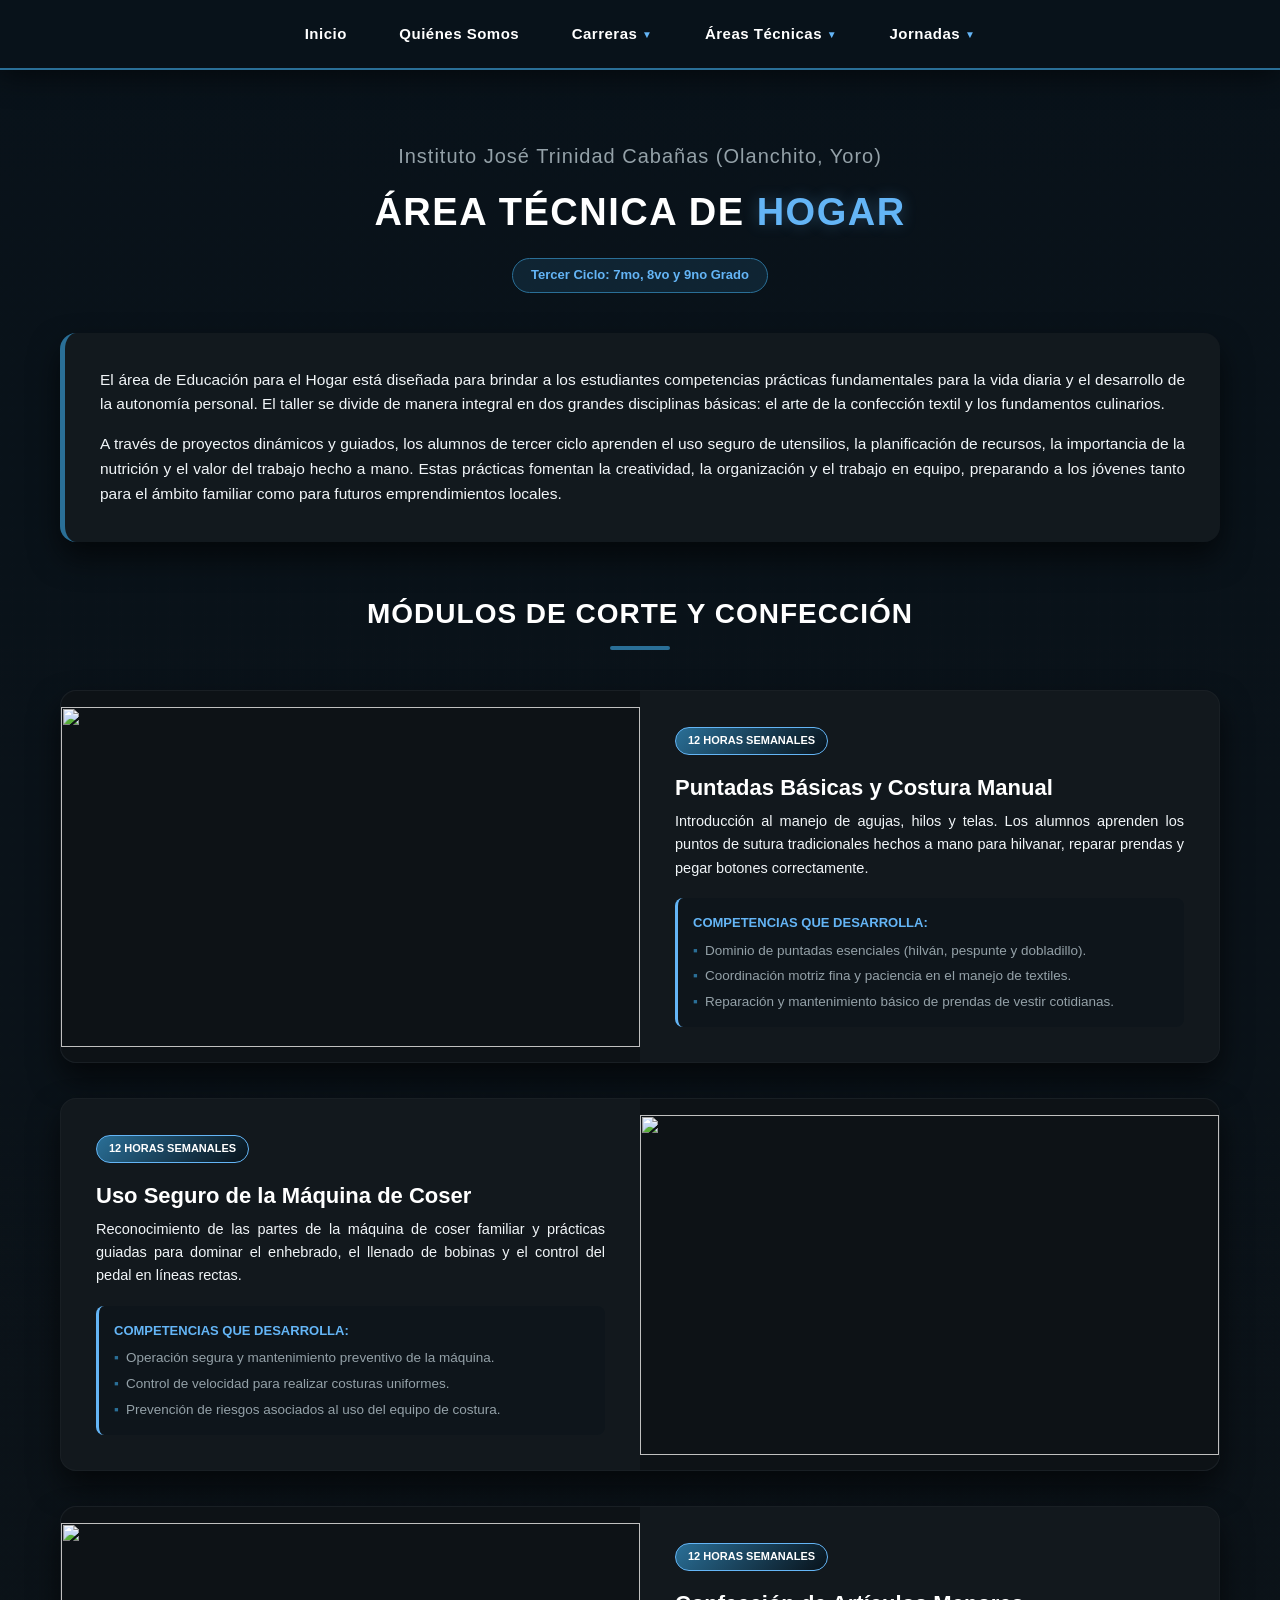
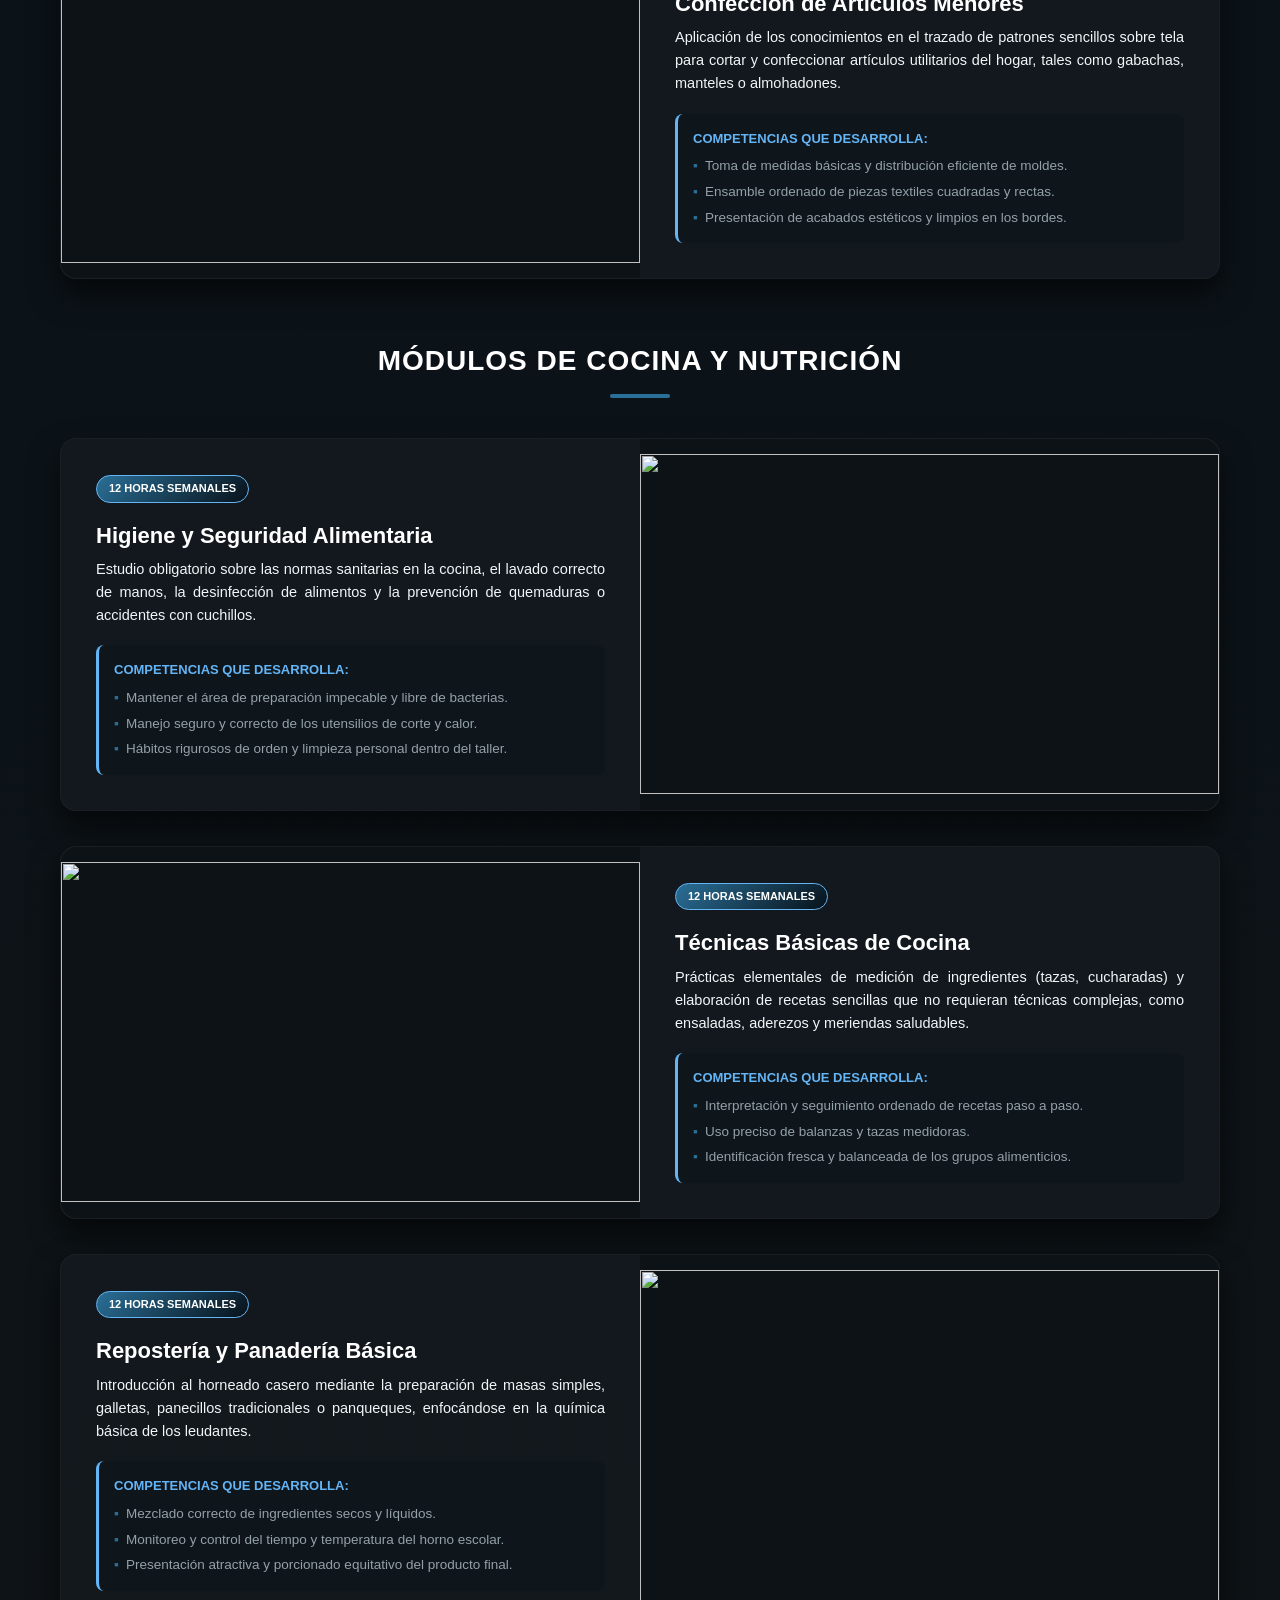
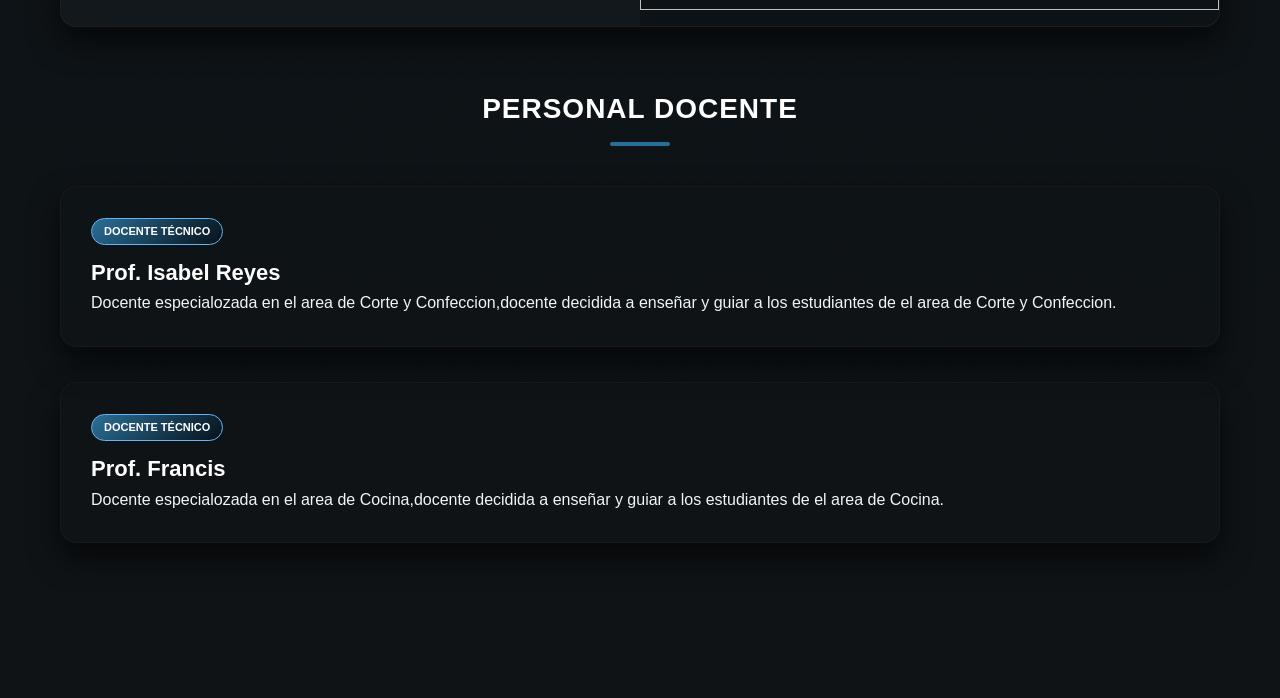
==== Corte Confeccion.html @ 76a4bade "Add files via upload" ====
<!DOCTYPE html>
<html lang="es">
<head>
    <meta charset="UTF-8">
    <meta name="viewport" content="width=device-width, initial-scale=1.0">
    <title>Educación para el Hogar - Instituto José Trinidad Cabañas</title>
    <style>
        /* ==========================================================================
           1. RESETEO DE ESTILOS Y VARIABLES DE DISEÑO (FONDO NEGRO Y AZUL CLARO)
           ========================================================================== */
        * {
            margin: 0;
            padding: 0;
            box-sizing: border-box;
            font-family: 'Segoe UI', Tahoma, Geneva, Verdana, sans-serif;
        }

        :root {
            --azul-profundo-bg: #08121a;
            --azul-acento: #2a6f97;
            --azul-claro: #64b5f6;
            --azul-brillante: #a9d6e5;
            --gris-oscuro: #0f1316;
            --carbon-bg: #141a1f;
            --blanco-puro: #ffffff;
            --gris-platino: #f1f5f8;
            --gris-texto: #94a1a8;
            --card-bg: rgba(20, 26, 31, 0.85);
            --card-shadow: 0 15px 30px rgba(0, 0, 0, 0.6);
            --transition-smooth: all 0.4s cubic-bezier(0.165, 0.84, 0.44, 1);
        }

        body {
            background-color: var(--gris-oscuro);
            color: var(--gris-platino);
            overflow-x: hidden;
            line-height: 1.6;
        }

        /* Fondo institucional con capa oscura */
        .wrapper-institucional {
            width: 100%;
            min-height: 100vh;
            background: linear-gradient(180deg, rgba(8, 18, 26, 0.96) 0%, rgba(15, 19, 22, 0.95) 100%), 
                        url('fondo-hogar.jpg') no-repeat center center fixed;
            background-size: cover;
            padding-bottom: 80px;
        }

        .contenedor {
            max-width: 1200px;
            margin: auto;
            padding: 40px 20px;
        }

        /* ==========================================================================
           2. BARRA DE NAVEGACIÓN STICKY & DROPDOWN
           ========================================================================== */
        nav {
            background: var(--azul-profundo-bg);
            position: -webkit-sticky;
            position: sticky;
            top: 0;
            z-index: 1000;
            box-shadow: 0 4px 30px rgba(0, 0, 0, 0.6);
            border-bottom: 2px solid var(--azul-acento);
        }

        .nav-contenedor {
            max-width: 1200px;
            margin: auto;
            display: block;
        }

        .menu {
            list-style: none;
            display: block;
            text-align: center;
        }

        .menu > li {
            position: relative;
            display: inline-block;
        }

        .menu li a {
            color: var(--blanco-puro);
            text-decoration: none;
            padding: 22px 24px;
            display: block;
            font-weight: 600;
            font-size: 15px;
            letter-spacing: 0.5px;
            transition: var(--transition-smooth);
        }

        .menu > li > a:hover {
            background: var(--azul-acento);
            color: var(--blanco-puro);
        }

        .flecha::after {
            content: ' ▼';
            font-size: 10px;
            color: var(--azul-claro);
            vertical-align: middle;
        }

        .submenu {
            display: none;
            position: absolute;
            top: 100%;
            left: 50%;
            transform: translateX(-50%);
            background: var(--carbon-bg);
            min-width: 250px;
            list-style: none;
            box-shadow: 0 10px 30px rgba(0, 0, 0, 0.7);
            border-bottom: 3px solid var(--azul-acento);
            border-radius: 0 0 8px 8px;
            text-align: left;
        }

        .submenu li a {
            padding: 15px 20px;
            font-weight: 500;
            font-size: 14px;
            border-bottom: 1px solid rgba(255, 255, 255, 0.05);
        }

        .submenu li a:hover {
            background: var(--azul-profundo-bg);
            color: var(--azul-claro);
            padding-left: 28px;
        }

        .menu li:hover .submenu {
            display: block;
        }

        /* ==========================================================================
           3. ENCABEZADO E INTRODUCCIÓN ADECUADA A LA EDAD
           ========================================================================== */
        .hero {
            text-align: center;
            margin-bottom: 40px;
            padding-top: 30px;
        }

        .hero h2 {
            font-size: 20px;
            font-weight: 400;
            color: var(--gris-texto);
            margin-bottom: 10px;
            letter-spacing: 1px;
        }

        .hero h1 {
            font-size: 38px;
            color: var(--blanco-puro);
            text-transform: uppercase;
            letter-spacing: 1.5px;
            margin-bottom: 15px;
            font-weight: 800;
        }

        .hero h1 span {
            color: var(--azul-claro);
            text-shadow: 0 0 15px rgba(100, 181, 246, 0.3);
        }

        .grado-badge {
            display: inline-block;
            background: rgba(42, 111, 151, 0.2);
            border: 1px solid var(--azul-acento);
            color: var(--azul-claro);
            padding: 6px 18px;
            border-radius: 50px;
            font-size: 13px;
            font-weight: 600;
        }

        .intro-container {
            background: var(--card-bg);
            padding: 35px;
            border-radius: 16px;
            border-left: 5px solid var(--azul-acento);
            box-shadow: var(--card-shadow);
            margin-bottom: 50px;
        }

        .intro-container p {
            margin-bottom: 15px;
            color: var(--gris-platino);
            font-size: 15.5px;
            text-align: justify;
        }

        .intro-container p:last-child {
            margin-bottom: 0;
        }

        /* ==========================================================================
           4. SECCIÓN ASIGNATURAS EN ZIG-ZAG
           ========================================================================== */
        .titulo-seccion {
            text-align: center;
            font-size: 28px;
            color: var(--blanco-puro);
            text-transform: uppercase;
            letter-spacing: 1px;
            margin-bottom: 40px;
            font-weight: 700;
        }

        .titulo-seccion::after {
            content: '';
            display: block;
            width: 60px;
            height: 4px;
            background: var(--azul-acento);
            margin: 10px auto 0 auto;
            border-radius: 2px;
        }

        .materia-card {
            display: table;
            width: 100%;
            background: var(--card-bg);
            border-radius: 16px;
            margin-bottom: 35px;
            box-shadow: var(--card-shadow);
            border: 1px solid rgba(255, 255, 255, 0.03);
            transition: var(--transition-smooth);
        }

        .materia-card:hover {
            transform: translateY(-3px);
            border-color: rgba(100, 181, 246, 0.25);
        }

        .materia-fila {
            display: table-row;
        }

        .materia-celda-img, .materia-celda-txt {
            display: table-cell;
            vertical-align: middle;
            width: 50%;
        }

        .materia-celda-img {
            position: relative;
            overflow: hidden;
            border-radius: 16px 0 0 16px;
            background: #0d1216;
            height: 340px;
        }

        .materia-card.zig-reverse .materia-celda-img {
            border-radius: 0 16px 16px 0;
        }

        .materia-img {
            width: 100%;
            height: 340px;
            object-fit: cover;
            display: block;
            transition: var(--transition-smooth);
        }

        .materia-card:hover .materia-img {
            transform: scale(1.03);
        }

        .materia-celda-txt {
            padding: 35px;
        }

        .materia-celda-txt h4 {
            font-size: 22px;
            color: var(--blanco-puro);
            margin-bottom: 5px;
            font-weight: 700;
        }

        .horas-tag {
            display: inline-block;
            background: linear-gradient(135deg, var(--azul-acento), var(--azul-profundo-bg));
            border: 1px solid var(--azul-claro);
            color: var(--blanco-puro);
            font-size: 11px;
            font-weight: 700;
            padding: 4px 12px;
            border-radius: 50px;
            margin-bottom: 15px;
            text-transform: uppercase;
        }

        .materia-desc {
            color: var(--gris-platino);
            font-size: 14.5px;
            margin-bottom: 18px;
            text-align: justify;
        }

        .competencias-box {
            background: rgba(8, 18, 26, 0.4);
            padding: 15px;
            border-radius: 8px;
            border-left: 3px solid var(--azul-claro);
        }

        .competencias-box h5 {
            color: var(--azul-claro);
            font-size: 13px;
            text-transform: uppercase;
            margin-bottom: 6px;
        }

        .competencias-box ul {
            list-style: none;
        }

        .competencias-box ul li {
            font-size: 13.5px;
            color: var(--gris-texto);
            margin-bottom: 4px;
            padding-left: 12px;
            position: relative;
        }

        .competencias-box ul li::before {
            content: "▪";
            color: var(--azul-acento);
            position: absolute;
            left: 0;
            top: 0;
        }

        .competencias-box ul li:last-child {
            margin-bottom: 0;
        }

        /* ==========================================================================
           5. SECCIÓN PERFIL DEL ESTUDIANTE
           ========================================================================== */
        .perfil-container {
            background: linear-gradient(135deg, var(--carbon-bg), var(--azul-profundo-bg));
            border-radius: 16px;
            padding: 40px;
            box-shadow: var(--card-shadow);
            border: 1px solid rgba(42, 111, 151, 0.2);
            text-align: center;
        }

        .perfil-container p {
            font-size: 15.5px;
            max-width: 750px;
            margin: 0 auto 30px auto;
            color: var(--gris-platino);
        }

        .perfil-grid {
            display: table;
            width: 100%;
            table-layout: fixed;
            border-collapse: separate;
            border-spacing: 15px;
        }

        .perfil-fila {
            display: table-row;
        }

        .perfil-item {
            display: table-cell;
            background: rgba(15, 19, 22, 0.5);
            padding: 20px 15px;
            border-radius: 10px;
            border-bottom: 3px solid var(--azul-acento);
            transition: var(--transition-smooth);
            vertical-align: middle;
        }

        .perfil-item:hover {
            transform: translateY(-4px);
            background: rgba(42, 111, 151, 0.12);
            border-bottom-color: var(--azul-claro);
        }

        .perfil-item h5 {
            color: var(--blanco-puro);
            font-size: 15px;
            font-weight: 600;
        }

        /* ==========================================================================
           6. RESPONSIVIDAD
           ========================================================================== */
        @media (max-width: 992px) {
            .materia-celda-img, .materia-celda-txt { display: block; width: 100%; }
            .materia-celda-img { border-radius: 16px 16px 0 0 !important; height: auto; }
            .materia-img { height: 250px; }
            .materia-celda-txt { padding: 25px; }
            .perfil-grid, .perfil-fila { display: block; }
            .perfil-item { display: block; width: 100%; margin-bottom: 12px; }
        }

        @media (max-width: 768px) {
            .menu { display: none; }
            .hero h1 { font-size: 28px; }
            .intro-container { padding: 20px; }
            .perfil-container { padding: 25px 15px; }
        }
    </style>
</head>
<body>

    <div class="wrapper-institucional">
<nav>
        <ul class="menu">
            <li><a href="MENUU.html">Inicio</a></li>
            <li><a href="Quienes somos.html">Quiénes Somos</a></li>
            <li>
                <a href="#">Carreras <span class="flecha"></span></a>
                <ul class="submenu">
                    <li><a href="Informatica.html">Informática</a></li>
                    <li><a href="electricidad.html">Electricidad</a></li>
                    <li><a href="humanidades.html">Ciencias y Humanidades</a></li>
                    <li><a href="finanzas.html">Contaduría y Finanzas</a></li>
                </ul>
            </li>
            <li>
                <a href="#">Áreas Técnicas <span class="flecha"></span></a>
                <ul class="submenu">
                    <li><a href="madera.html">Madera</a></li>
                    <li><a href="Corte Confeccion.html">Costura Hogar</a></li>
                    <li><a href="Electricidad Area.html">Electricidad</a></li>
                    <li><a href="Estructuras Metalicas.html">Estructuras Metálicas</a></li>
                </ul>
            </li>
            <li>
                <a href="#">Jornadas <span class="flecha"></span></a>
                <ul class="submenu">
                    <li><a href="matutina.html">Matutina</a></li>
                    <li><a href="vespertina.html">Vespertina</a></li>
                    <li><a href="nocturna.html">Nocturna</a></li>
                    <li><a href="isemed.html">ISEMED</a></li>
                </ul>
            </li>
        </ul>
    </nav>


        <div class="contenedor">

            <header class="hero">
                <h2>Instituto José Trinidad Cabañas (Olanchito, Yoro)</h2>
                <h1>Área Técnica de <span>Hogar</span></h1>
                <div class="grado-badge">Tercer Ciclo: 7mo, 8vo y 9no Grado</div>
            </header>

            <section class="intro-container">
                <p>El área de Educación para el Hogar está diseñada para brindar a los estudiantes competencias prácticas fundamentales para la vida diaria y el desarrollo de la autonomía personal. El taller se divide de manera integral en dos grandes disciplinas básicas: el arte de la confección textil y los fundamentos culinarios.</p>
                <p>A través de proyectos dinámicos y guiados, los alumnos de tercer ciclo aprenden el uso seguro de utensilios, la planificación de recursos, la importancia de la nutrición y el valor del trabajo hecho a mano. Estas prácticas fomentan la creatividad, la organización y el trabajo en equipo, preparando a los jóvenes tanto para el ámbito familiar como para futuros emprendimientos locales.</p>
            </section>

            <section>
                <h3 class="titulo-seccion">Módulos de Corte y Confección</h3>

                <div class="materia-card">
                    <div class="materia-fila">
                        <div class="materia-celda-img">
                            <img class="materia-img" src="C:\Users\nancy\OneDrive\Imágenes\puntadas.webp">
                        </div>
                        <div class="materia-celda-txt">
                            <span class="horas-tag">12 Horas Semanales</span>
                            <h4>Puntadas Básicas y Costura Manual</h4>
                            <p class="materia-desc">Introducción al manejo de agujas, hilos y telas. Los alumnos aprenden los puntos de sutura tradicionales hechos a mano para hilvanar, reparar prendas y pegar botones correctamente.</p>
                            <div class="competencias-box">
                                <h5>Competencias que desarrolla:</h5>
                                <ul>
                                    <li>Dominio de puntadas esenciales (hilván, pespunte y dobladillo).</li>
                                    <li>Coordinación motriz fina y paciencia en el manejo de textiles.</li>
                                    <li>Reparación y mantenimiento básico de prendas de vestir cotidianas.</li>
                                </ul>
                            </div>
                        </div>
                    </div>
                </div>

                <div class="materia-card zig-reverse">
                    <div class="materia-fila">
                        <div class="materia-celda-txt">
                            <span class="horas-tag">12 Horas Semanales</span>
                            <h4>Uso Seguro de la Máquina de Coser</h4>
                            <p class="materia-desc">Reconocimiento de las partes de la máquina de coser familiar y prácticas guiadas para dominar el enhebrado, el llenado de bobinas y el control del pedal en líneas rectas.</p>
                            <div class="competencias-box">
                                <h5>Competencias que desarrolla:</h5>
                                <ul>
                                    <li>Operación segura y mantenimiento preventivo de la máquina.</li>
                                    <li>Control de velocidad para realizar costuras uniformes.</li>
                                    <li>Prevención de riesgos asociados al uso del equipo de costura.</li>
                                </ul>
                            </div>
                        </div>
                        <div class="materia-celda-img">
                            <img class="materia-img" src="C:\Users\nancy\OneDrive\Imágenes\coser.jpg">
                        </div>
                    </div>
                </div>

                <div class="materia-card">
                    <div class="materia-fila">
                        <div class="materia-celda-img">
                            <img class="materia-img" src="C:\Users\nancy\OneDrive\Imágenes\cojines.jpg">
                        </div>
                        <div class="materia-celda-txt">
                            <span class="horas-tag">12 Horas Semanales</span>
                            <h4>Confección de Artículos Menores</h4>
                            <p class="materia-desc">Aplicación de los conocimientos en el trazado de patrones sencillos sobre tela para cortar y confeccionar artículos utilitarios del hogar, tales como gabachas, manteles o almohadones.</p>
                            <div class="competencias-box">
                                <h5>Competencias que desarrolla:</h5>
                                <ul>
                                    <li>Toma de medidas básicas y distribución eficiente de moldes.</li>
                                    <li>Ensamble ordenado de piezas textiles cuadradas y rectas.</li>
                                    <li>Presentación de acabados estéticos y limpios en los bordes.</li>
                                </ul>
                            </div>
                        </div>
                    </div>
                </div>

                <h3 class="titulo-seccion" style="margin-top: 60px;">Módulos de Cocina y Nutrición</h3>

                <div class="materia-card zig-reverse">
                    <div class="materia-fila">
                        <div class="materia-celda-txt">
                            <span class="horas-tag">12 Horas Semanales</span>
                            <h4>Higiene y Seguridad Alimentaria</h4>
                            <p class="materia-desc">Estudio obligatorio sobre las normas sanitarias en la cocina, el lavado correcto de manos, la desinfección de alimentos y la prevención de quemaduras o accidentes con cuchillos.</p>
                            <div class="competencias-box">
                                <h5>Competencias que desarrolla:</h5>
                                <ul>
                                    <li>Mantener el área de preparación impecable y libre de bacterias.</li>
                                    <li>Manejo seguro y correcto de los utensilios de corte y calor.</li>
                                    <li>Hábitos rigurosos de orden y limpieza personal dentro del taller.</li>
                                </ul>
                            </div>
                        </div>
                        <div class="materia-celda-img">
                            <img class="materia-img" src="C:\Users\nancy\OneDrive\Imágenes\higiene.jpeg">
                        </div>
                    </div>
                </div>

                <div class="materia-card">
                    <div class="materia-fila">
                        <div class="materia-celda-img">
                            <img class="materia-img" src="C:\Users\nancy\OneDrive\Imágenes\comida.jpeg">
                        </div>
                        <div class="materia-celda-txt">
                            <span class="horas-tag">12 Horas Semanales</span>
                            <h4>Técnicas Básicas de Cocina</h4>
                            <p class="materia-desc">Prácticas elementales de medición de ingredientes (tazas, cucharadas) y elaboración de recetas sencillas que no requieran técnicas complejas, como ensaladas, aderezos y meriendas saludables.</p>
                            <div class="competencias-box">
                                <h5>Competencias que desarrolla:</h5>
                                <ul>
                                    <li>Interpretación y seguimiento ordenado de recetas paso a paso.</li>
                                    <li>Uso preciso de balanzas y tazas medidoras.</li>
                                    <li>Identificación fresca y balanceada de los grupos alimenticios.</li>
                                </ul>
                            </div>
                        </div>
                    </div>
                </div>

                <div class="materia-card zig-reverse">
                    <div class="materia-fila">
                        <div class="materia-celda-txt">
                            <span class="horas-tag">12 Horas Semanales</span>
                            <h4>Repostería y Panadería Básica</h4>
                            <p class="materia-desc">Introducción al horneado casero mediante la preparación de masas simples, galletas, panecillos tradicionales o panqueques, enfocándose en la química básica de los leudantes.</p>
                            <div class="competencias-box">
                                <h5>Competencias que desarrolla:</h5>
                                <ul>
                                    <li>Mezclado correcto de ingredientes secos y líquidos.</li>
                                    <li>Monitoreo y control del tiempo y temperatura del horno escolar.</li>
                                    <li>Presentación atractiva y porcionado equitativo del producto final.</li>
                                </ul>
                            </div>
                        </div>
                        <div class="materia-celda-img">
                            <img class="materia-img" src="C:\Users\nancy\OneDrive\Imágenes\pastel.jpeg">
                        </div>
                    </div>
                </div>

            </section>
<section style="margin-top: 60px;">
    <h2 class="titulo-seccion">Personal Docente</h2>

    <div class="materia-card" style="display: block; width: 100%; background: linear-gradient(135deg, var(--azul-marino), var(--azul-profundo));">
        <div class="materia-celda-txt" style="display: block; width: 100%; padding: 30px; text-align: justify;">
            <span class="horas-tag" style="margin-bottom: 10px;">Docente Técnico</span>
            <h4 style="font-size: 22px; margin: 0; color: var(--blanco-puro);">Prof. Isabel Reyes</h4>
            <p></h1>Docente especialozada en el area de Corte y Confeccion,docente decidida a enseñar y guiar a los estudiantes de el area de Corte y Confeccion.</p><h1></p>
        </div>
    </div>

     <div class="materia-card" style="display: block; width: 100%; background: linear-gradient(135deg, var(--azul-marino), var(--azul-profundo));">
        <div class="materia-celda-txt" style="display: block; width: 100%; padding: 30px; text-align: justify;">
            <span class="horas-tag" style="margin-bottom: 10px;">Docente Técnico</span>
            <h4 style="font-size: 22px; margin: 0; color: var(--blanco-puro);">Prof. Francis</h4>
            <p></h1>Docente especialozada en el area de Cocina,docente decidida a enseñar y guiar a los estudiantes de el area de Cocina.</p><h1></p>
        </div>
    </div>
</section>
        </div> </div> </body>
</html>
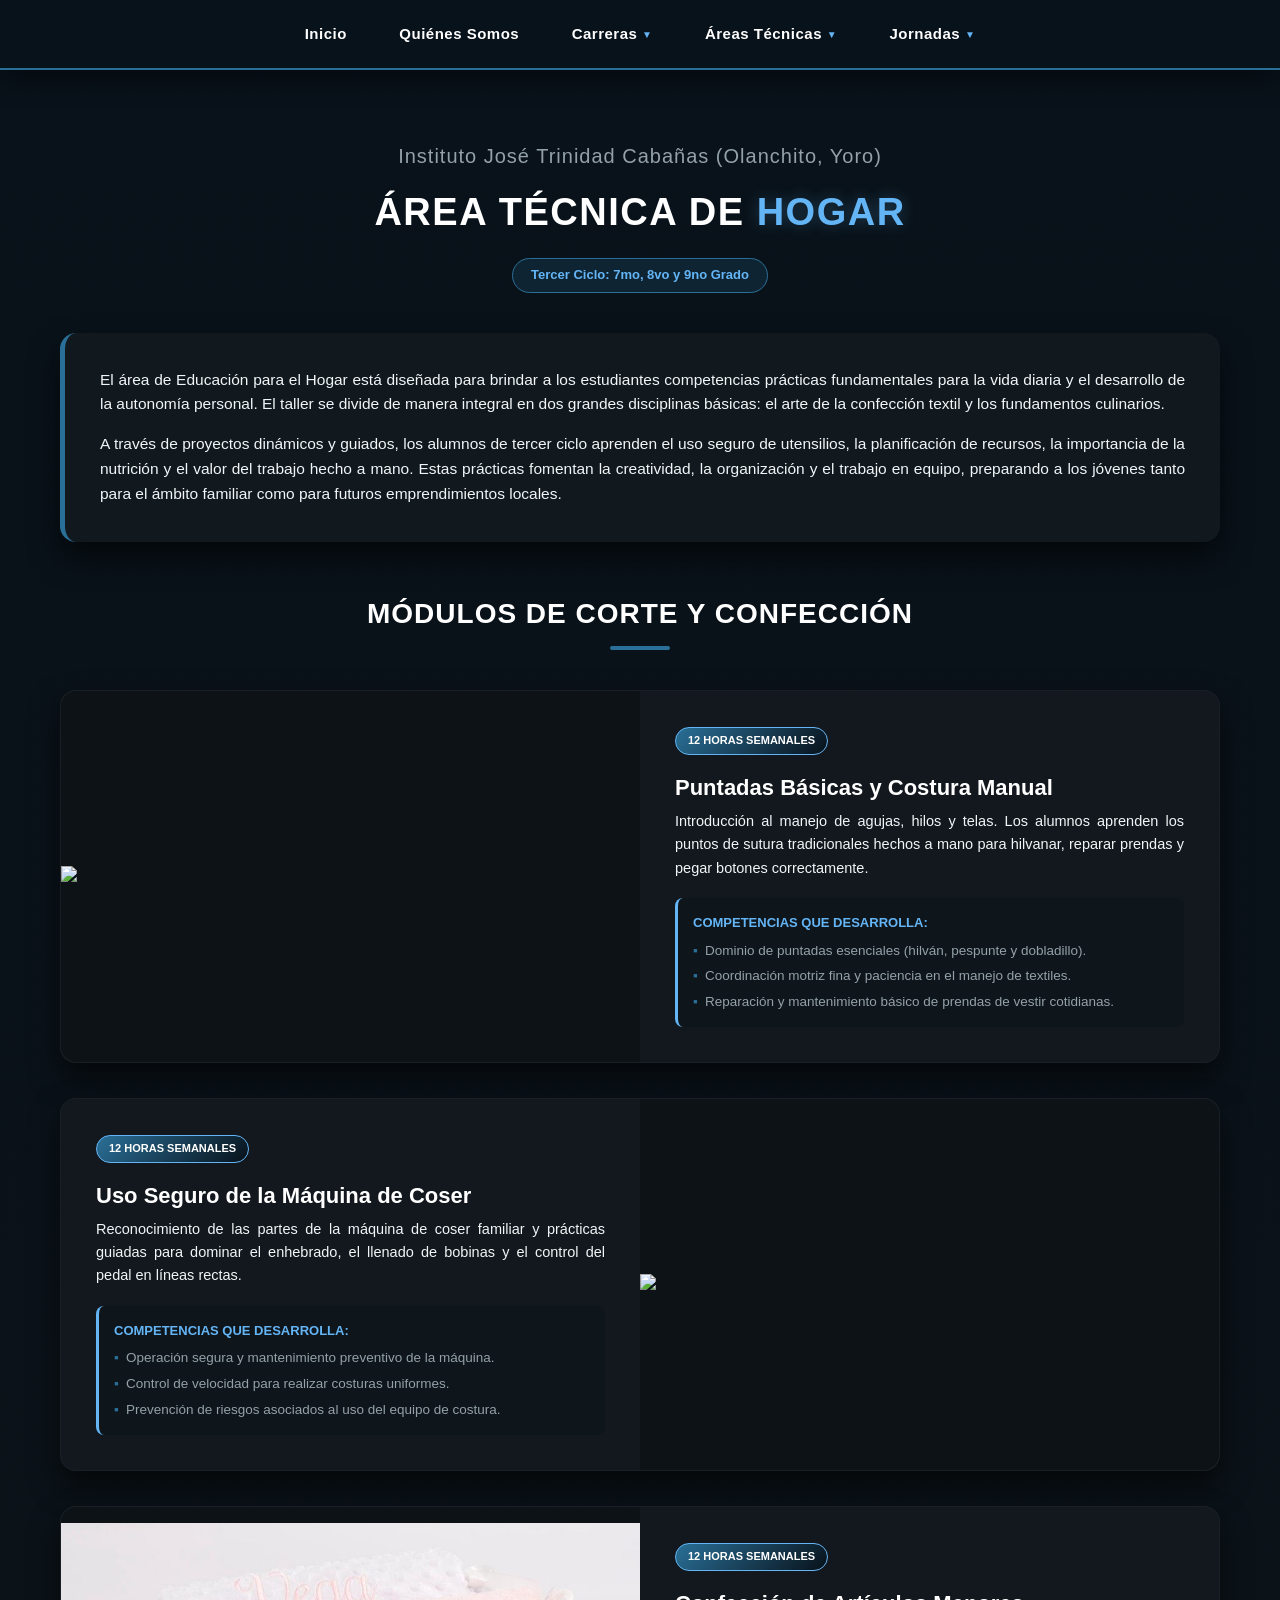
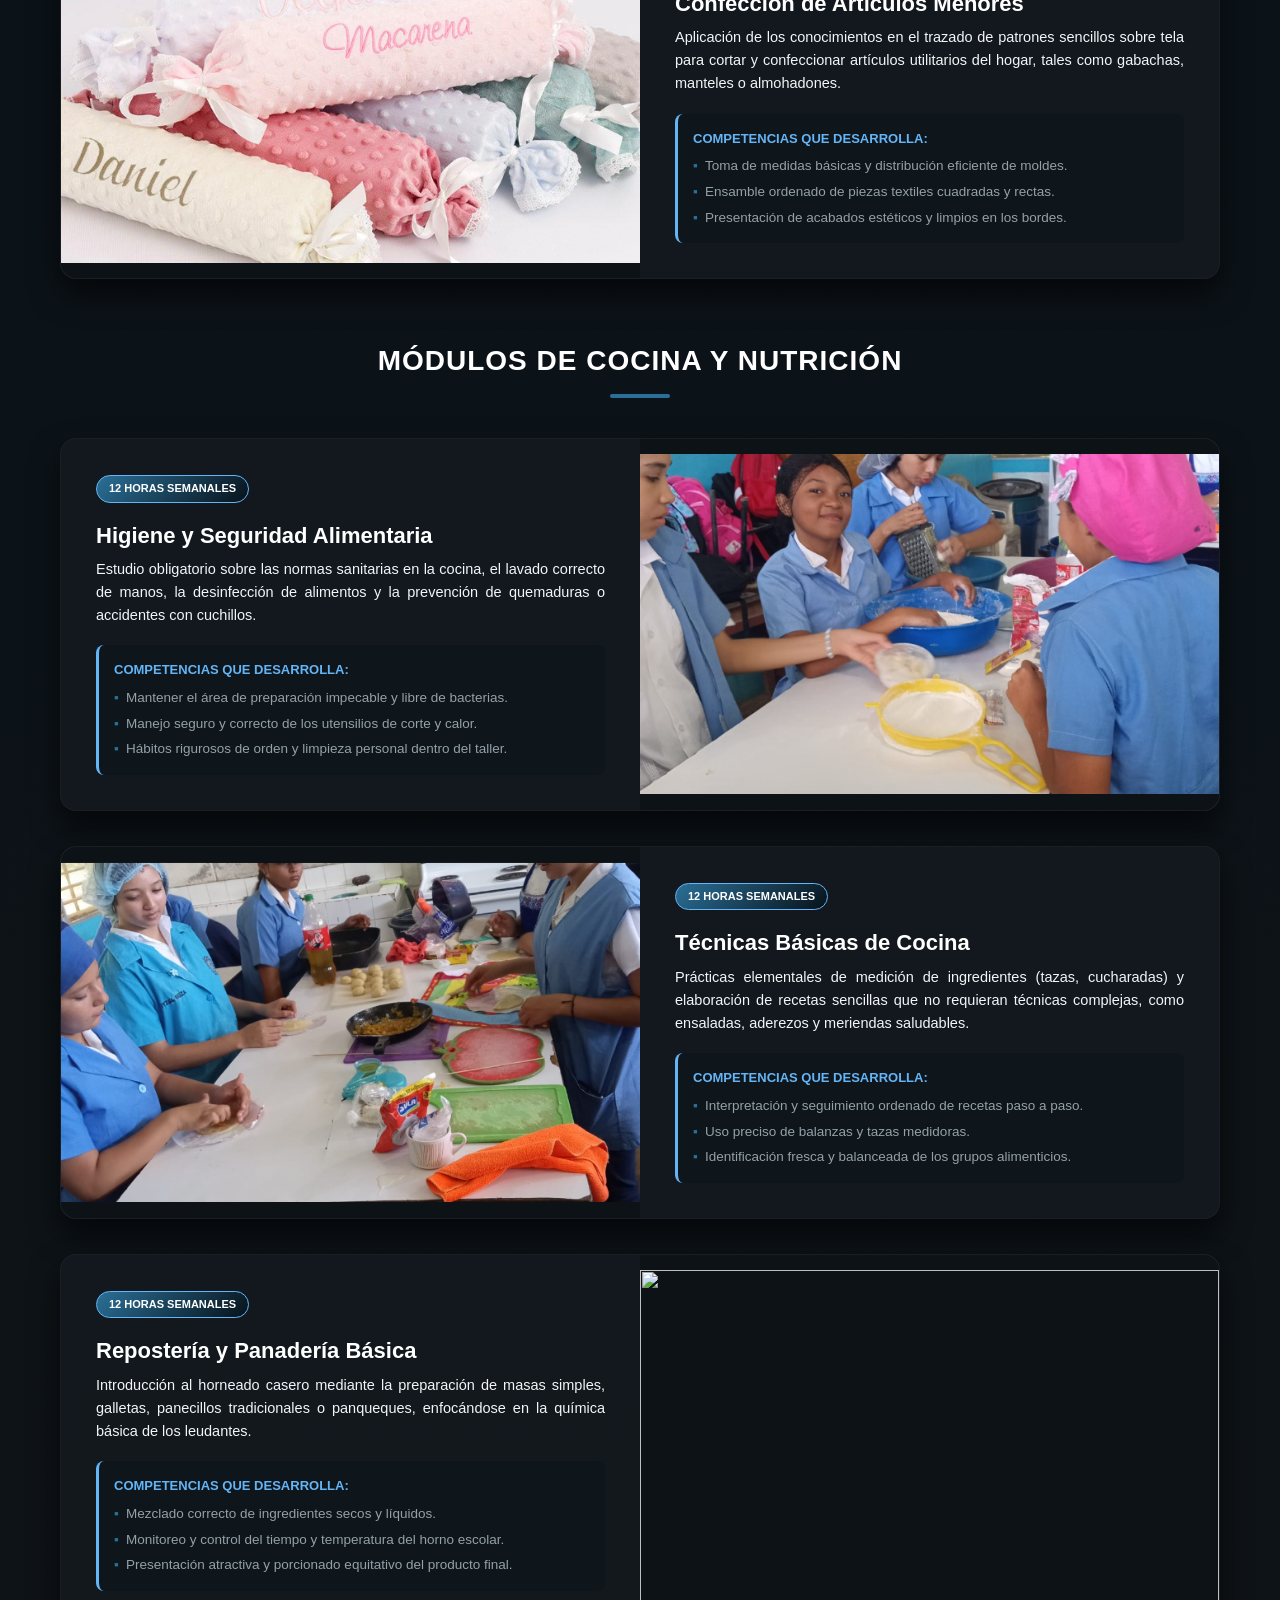
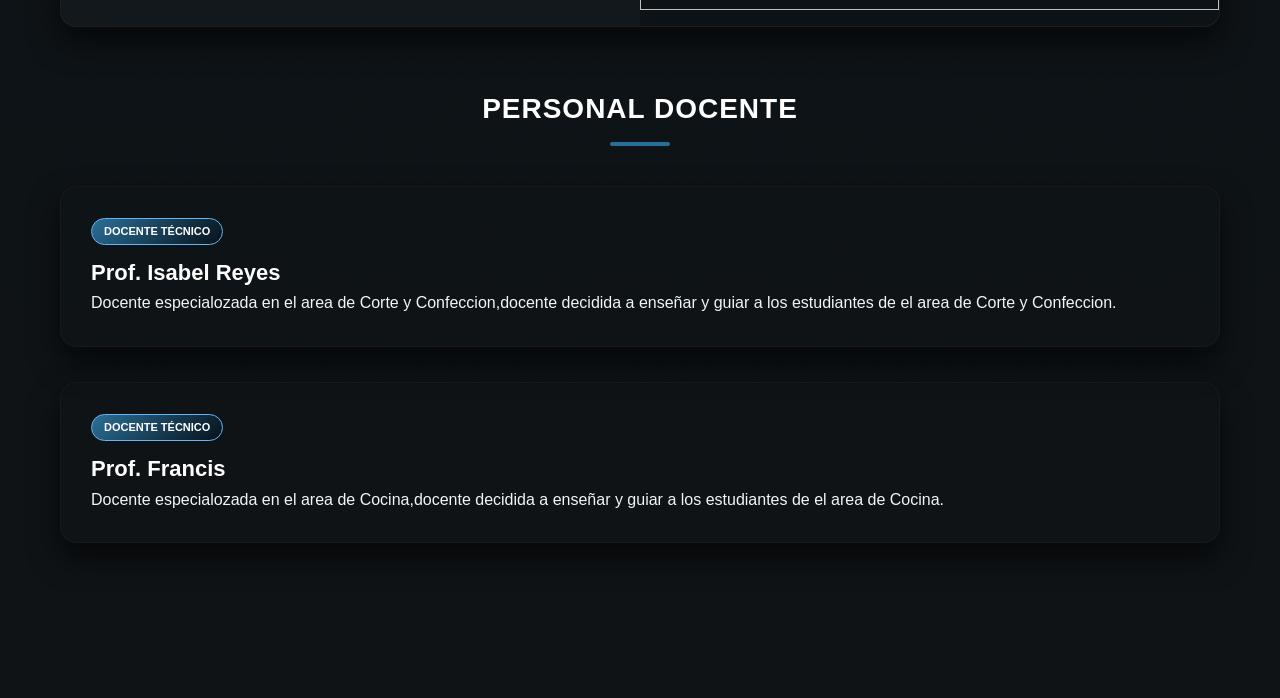
==== commit 89959894: "Update Corte Confeccion.html" ====
--- a/Corte Confeccion.html
+++ b/Corte Confeccion.html
@@ -472,7 +472,7 @@
                 <div class="materia-card">
                     <div class="materia-fila">
                         <div class="materia-celda-img">
-                            <img class="materia-img" src="C:\Users\nancy\OneDrive\Imágenes\puntadas.webp">
+                            <img class="costura1.png" src="C:\Users\nancy\OneDrive\Imágenes\puntadas.webp">
                         </div>
                         <div class="materia-celda-txt">
                             <span class="horas-tag">12 Horas Semanales</span>
@@ -506,7 +506,7 @@
                             </div>
                         </div>
                         <div class="materia-celda-img">
-                            <img class="materia-img" src="C:\Users\nancy\OneDrive\Imágenes\coser.jpg">
+                            <img class="costura2.png" src="C:\Users\nancy\OneDrive\Imágenes\coser.jpg">
                         </div>
                     </div>
                 </div>
@@ -514,7 +514,7 @@
                 <div class="materia-card">
                     <div class="materia-fila">
                         <div class="materia-celda-img">
-                            <img class="materia-img" src="C:\Users\nancy\OneDrive\Imágenes\cojines.jpg">
+                            <img class="materia-img" src="costura3.png">
                         </div>
                         <div class="materia-celda-txt">
                             <span class="horas-tag">12 Horas Semanales</span>
@@ -550,7 +550,7 @@
                             </div>
                         </div>
                         <div class="materia-celda-img">
-                            <img class="materia-img" src="C:\Users\nancy\OneDrive\Imágenes\higiene.jpeg">
+                            <img class="materia-img" src="costura4.png">
                         </div>
                     </div>
                 </div>
@@ -558,7 +558,7 @@
                 <div class="materia-card">
                     <div class="materia-fila">
                         <div class="materia-celda-img">
-                            <img class="materia-img" src="C:\Users\nancy\OneDrive\Imágenes\comida.jpeg">
+                            <img class="materia-img" src="costura5.png">
                         </div>
                         <div class="materia-celda-txt">
                             <span class="horas-tag">12 Horas Semanales</span>
@@ -618,4 +618,4 @@
     </div>
 </section>
         </div> </div> </body>
-</html>+</html>
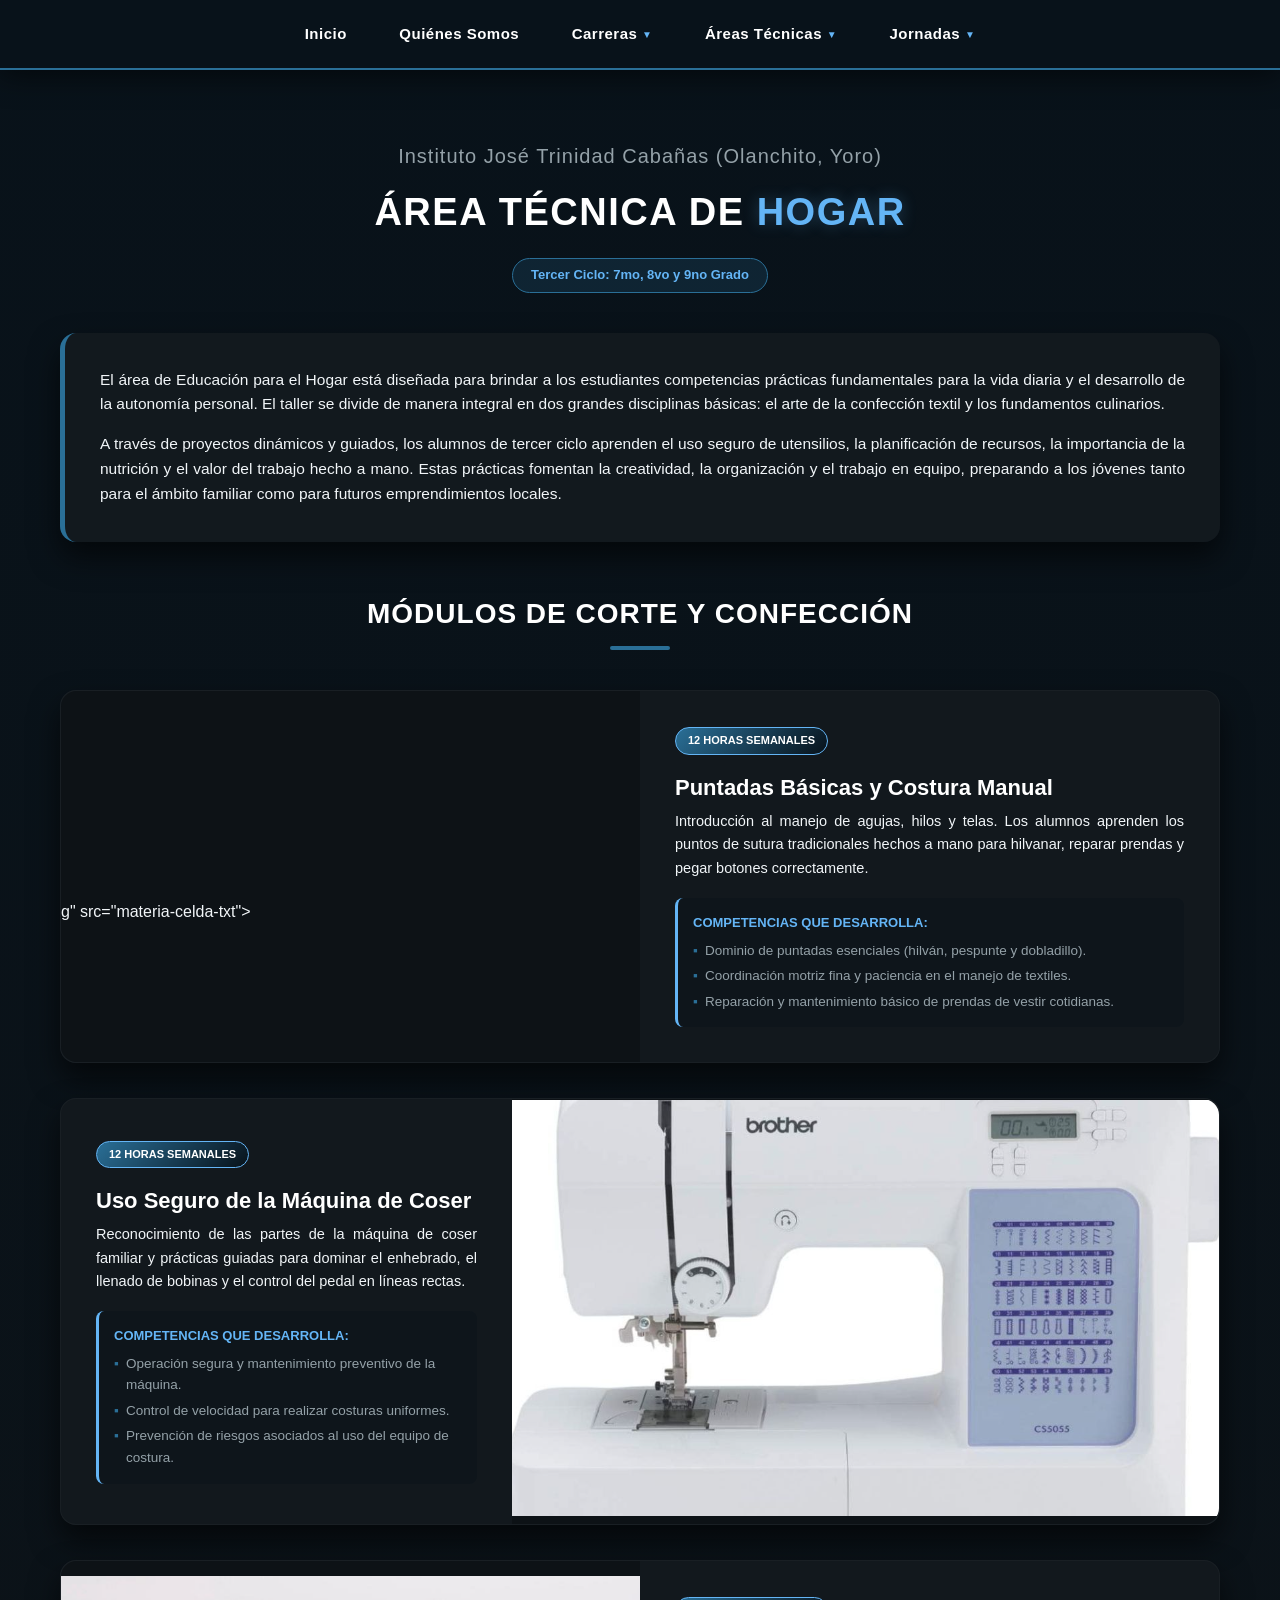
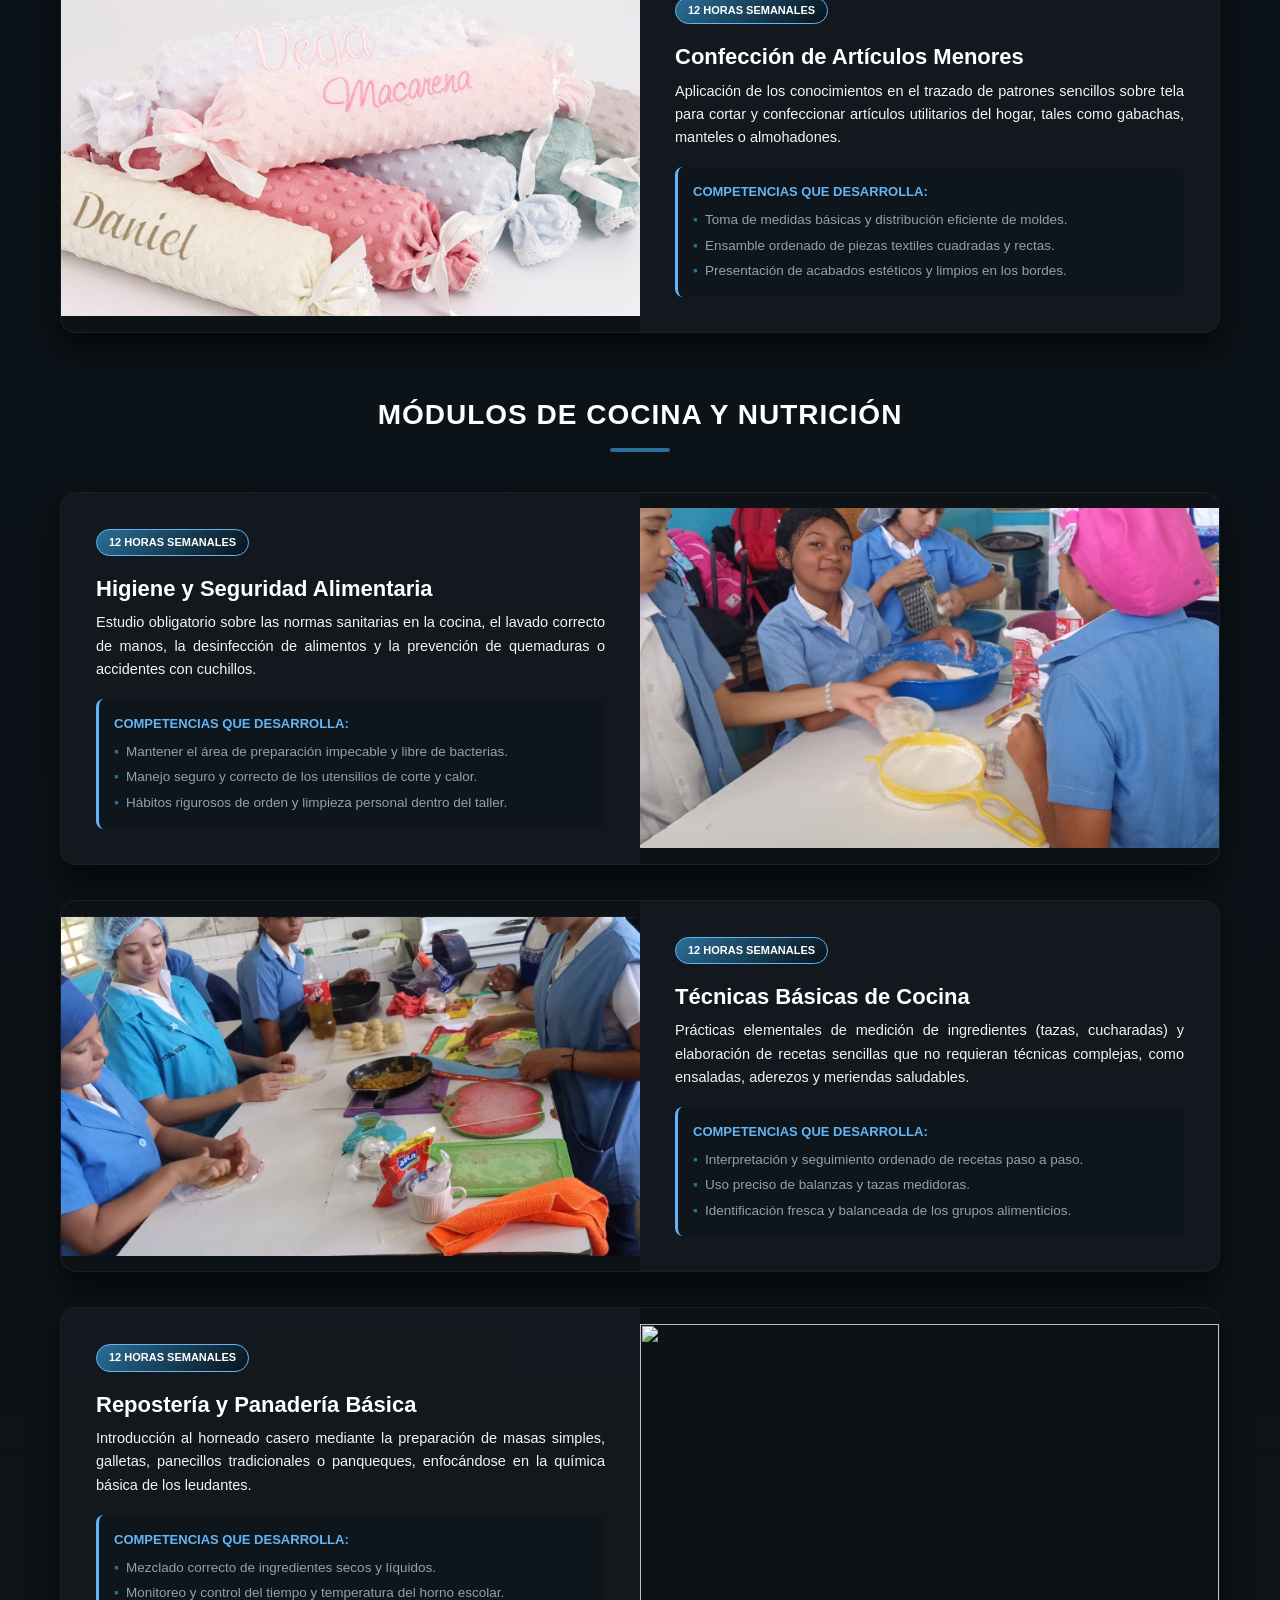
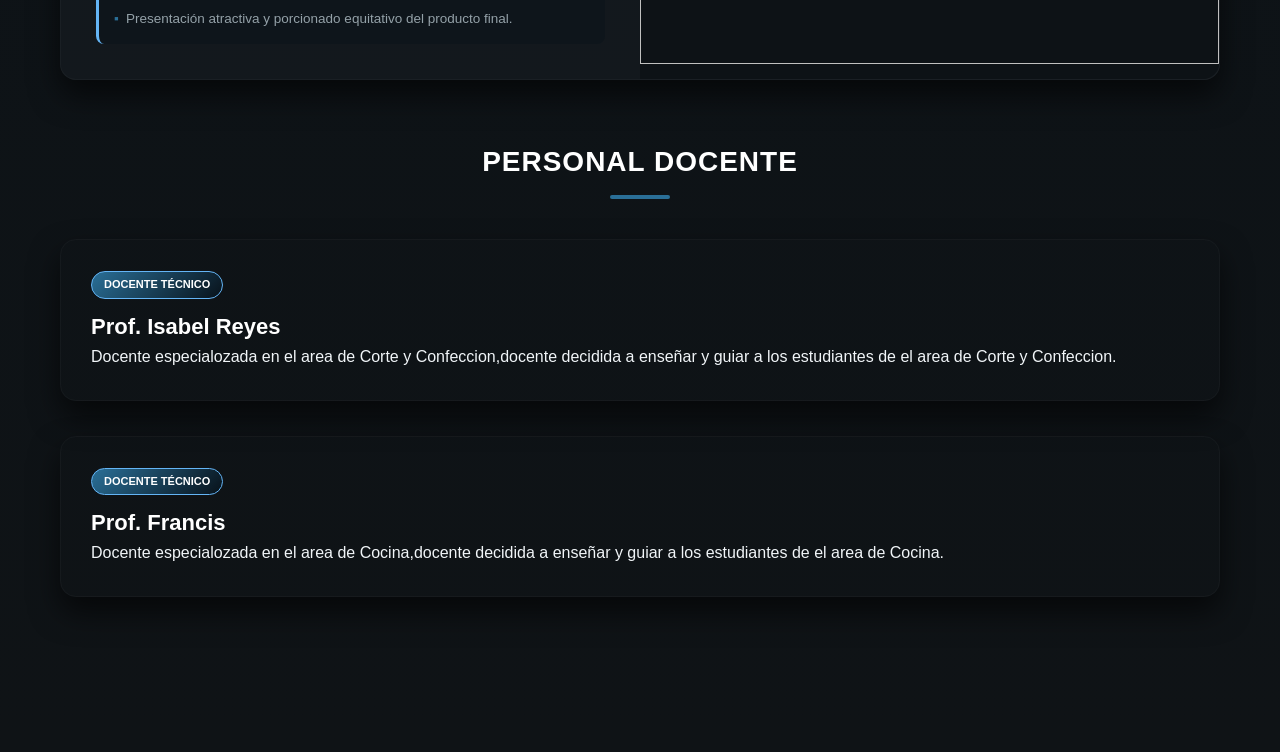
==== commit 74224f76: "Update Corte Confeccion.html" ====
--- a/Corte Confeccion.html
+++ b/Corte Confeccion.html
@@ -472,7 +472,7 @@
                 <div class="materia-card">
                     <div class="materia-fila">
                         <div class="materia-celda-img">
-                            <img class="costura1.png" src="C:\Users\nancy\OneDrive\Imágenes\puntadas.webp">
+                            <img class="materia-celda-txt">g" src="materia-celda-txt">
                         </div>
                         <div class="materia-celda-txt">
                             <span class="horas-tag">12 Horas Semanales</span>
@@ -506,7 +506,7 @@
                             </div>
                         </div>
                         <div class="materia-celda-img">
-                            <img class="costura2.png" src="C:\Users\nancy\OneDrive\Imágenes\coser.jpg">
+                            <img class="" src="costura2.png">
                         </div>
                     </div>
                 </div>
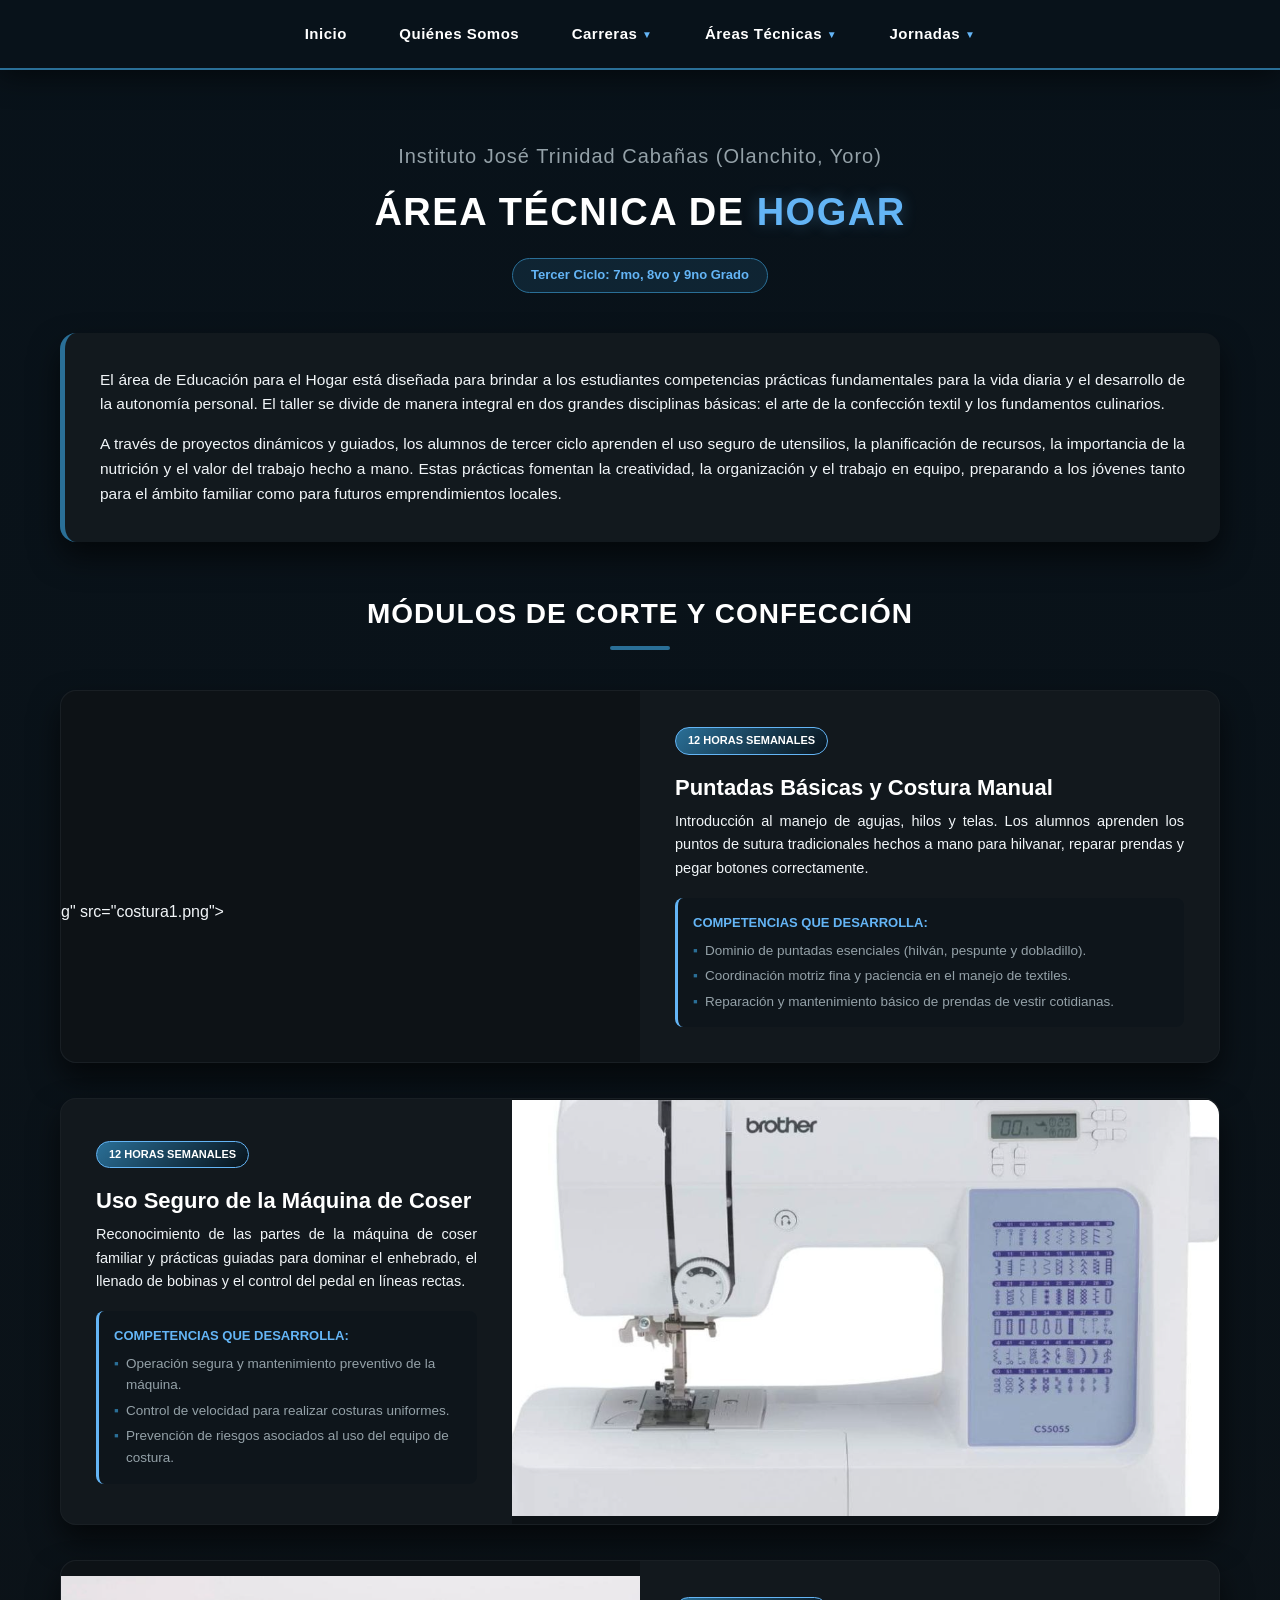
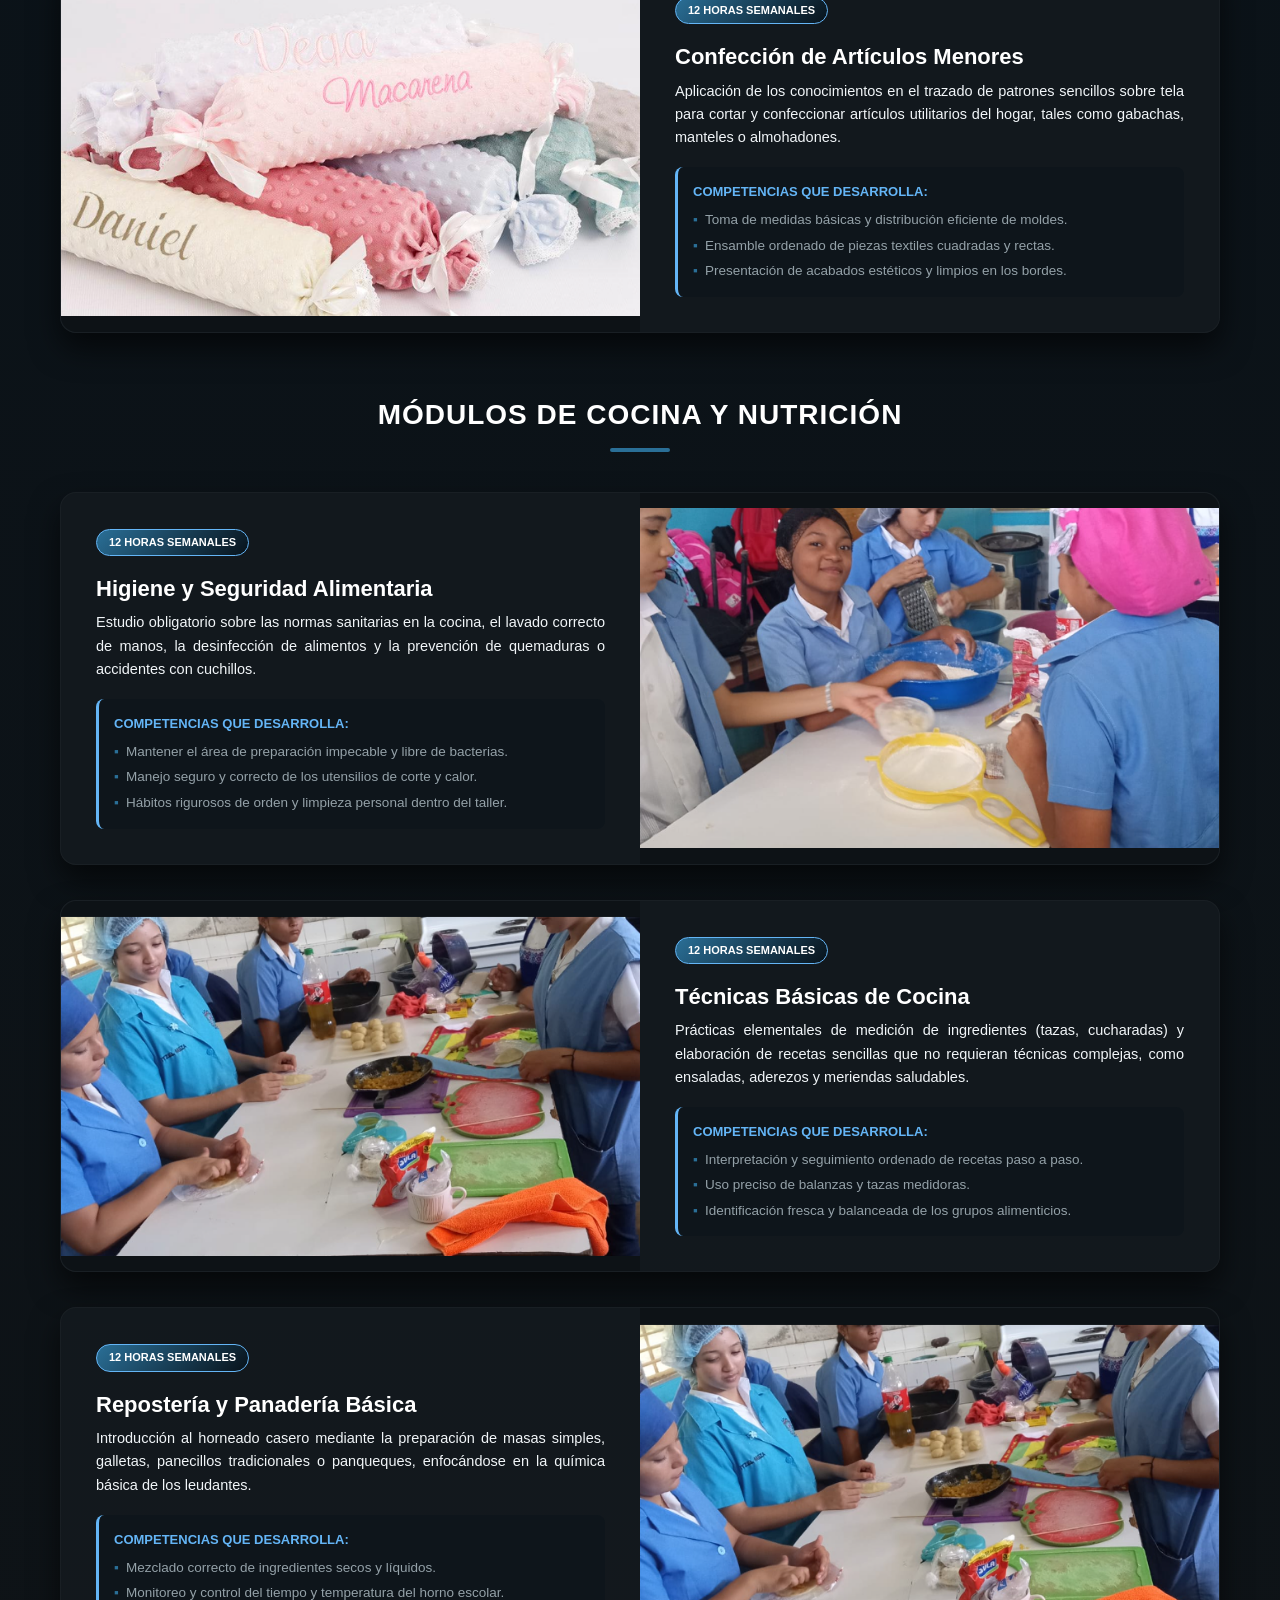
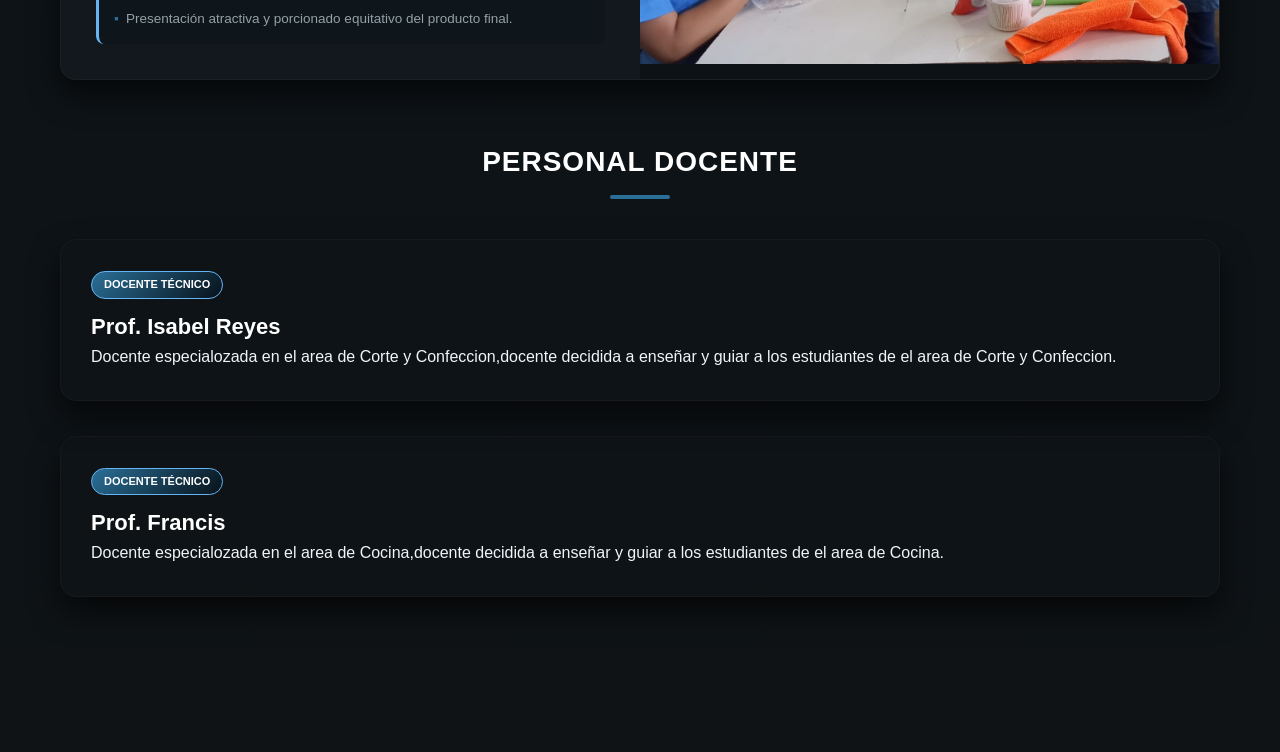
==== commit c71effa6: "Update Corte Confeccion.html" ====
--- a/Corte Confeccion.html
+++ b/Corte Confeccion.html
@@ -472,7 +472,7 @@
                 <div class="materia-card">
                     <div class="materia-fila">
                         <div class="materia-celda-img">
-                            <img class="materia-celda-txt">g" src="materia-celda-txt">
+                            <img class="materia-celda-txt">g" src="costura1.png">
                         </div>
                         <div class="materia-celda-txt">
                             <span class="horas-tag">12 Horas Semanales</span>
@@ -592,7 +592,7 @@
                             </div>
                         </div>
                         <div class="materia-celda-img">
-                            <img class="materia-img" src="C:\Users\nancy\OneDrive\Imágenes\pastel.jpeg">
+                            <img class="materia-img" src="costura5.png">
                         </div>
                     </div>
                 </div>
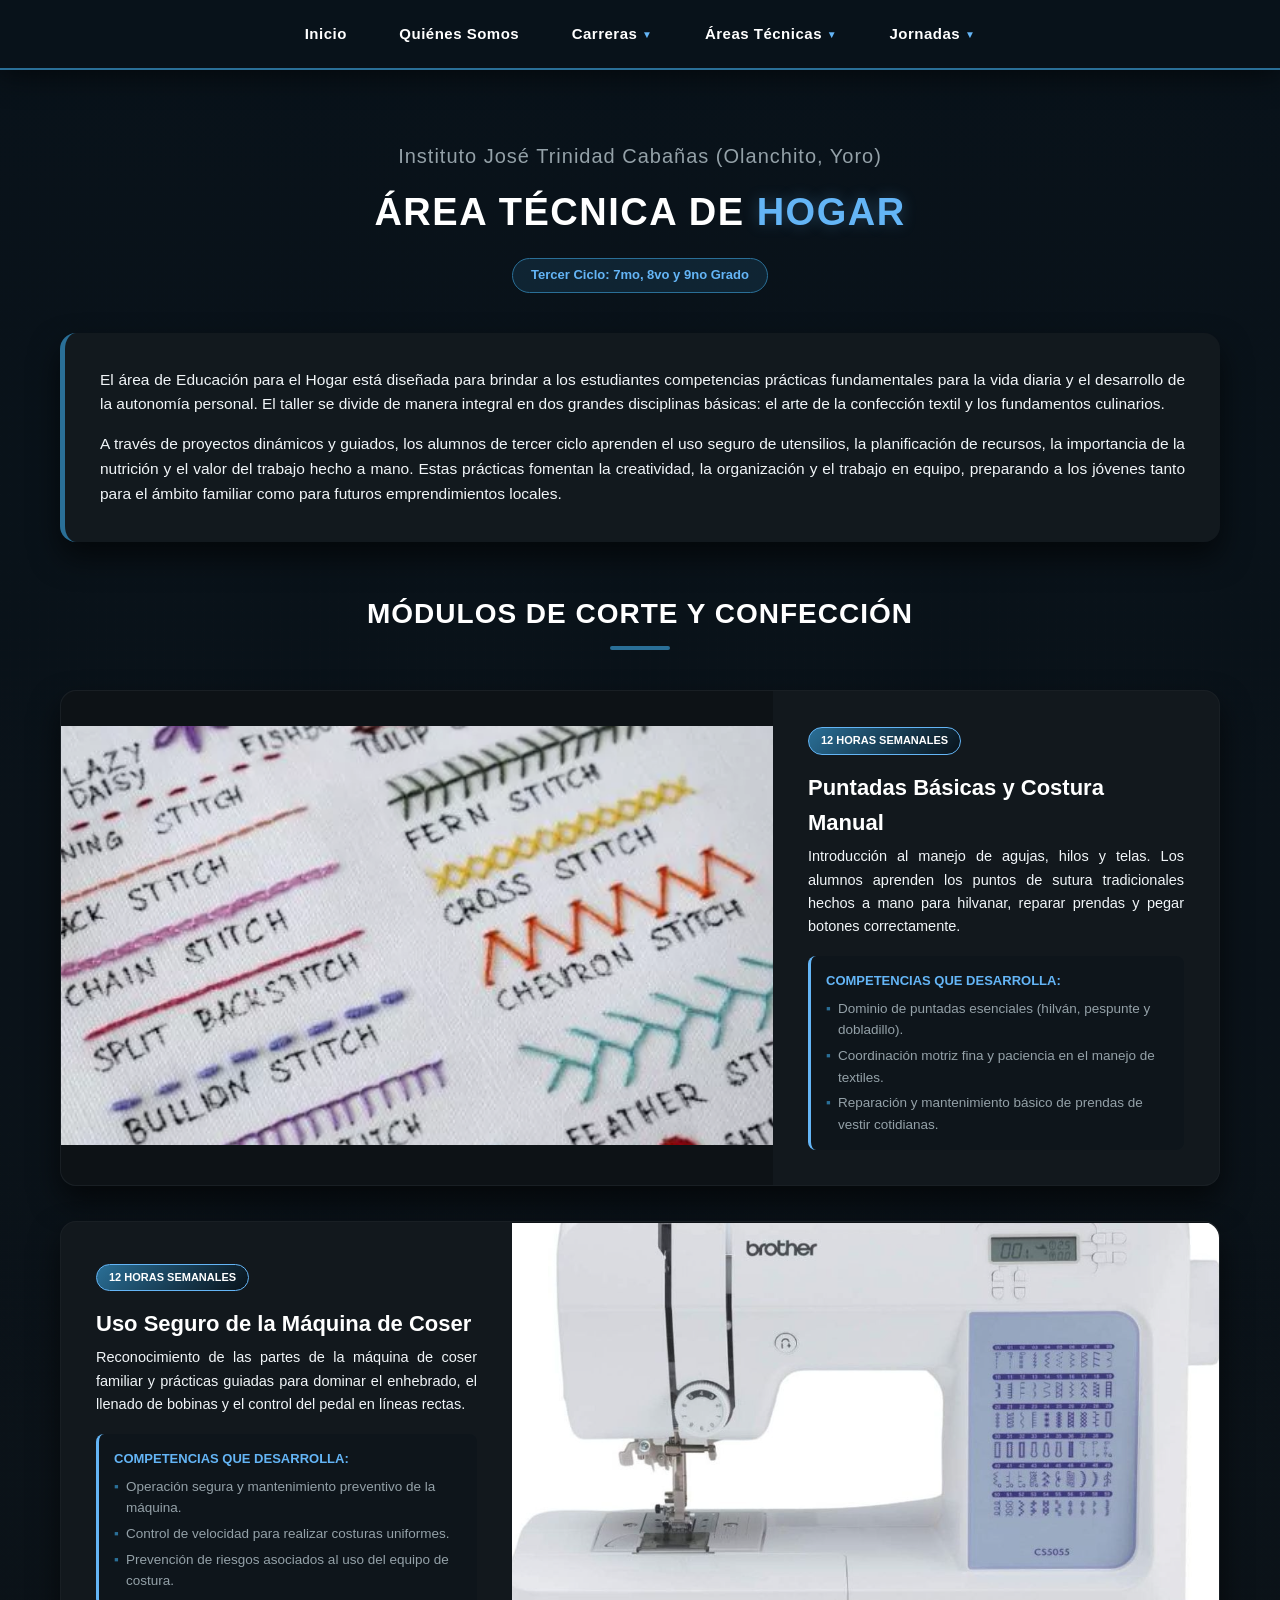
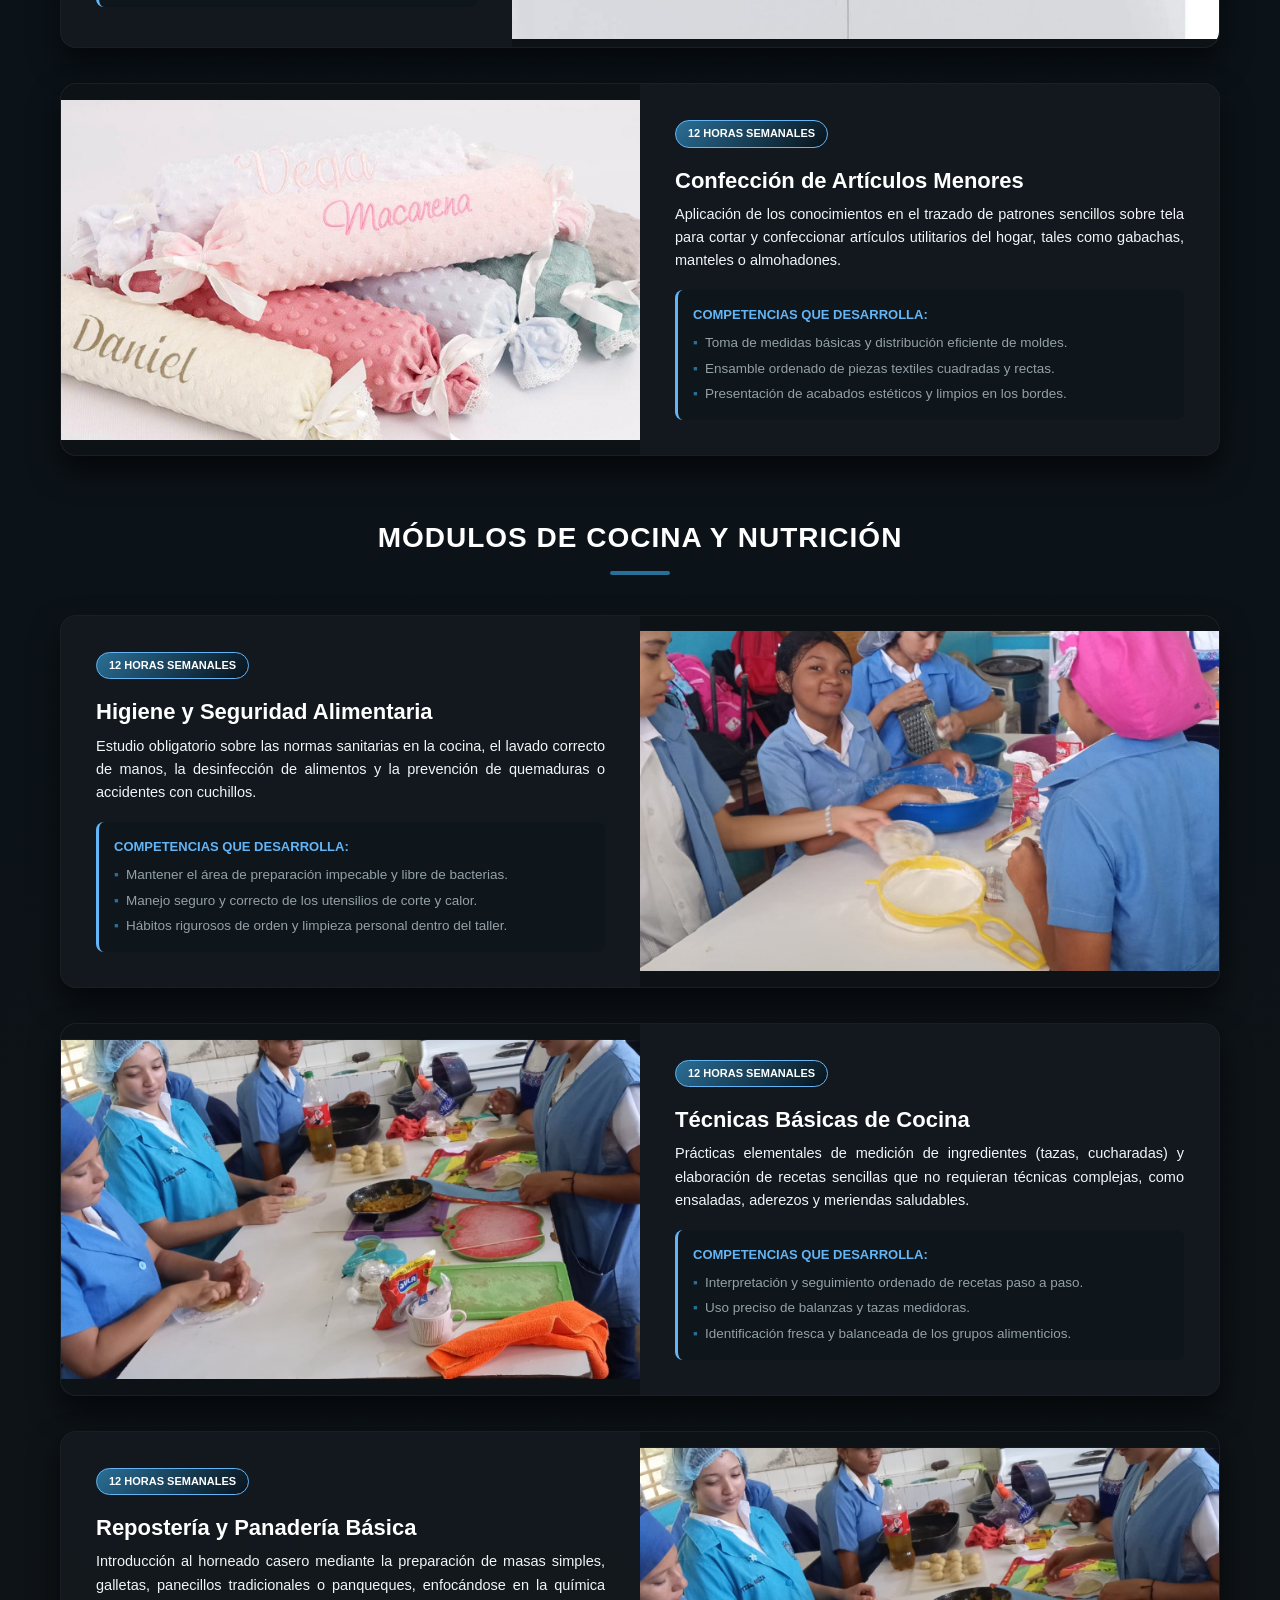
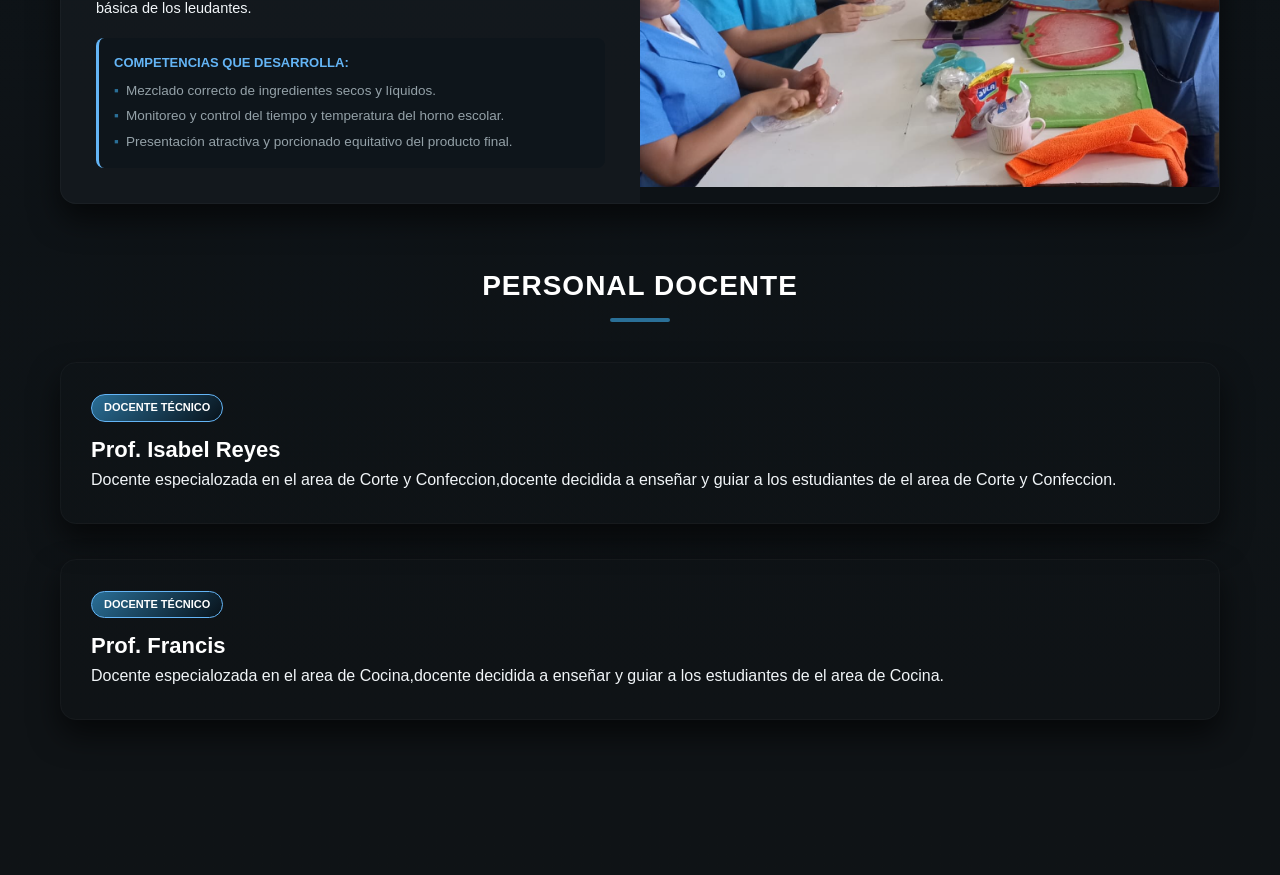
==== commit 4fb85d3d: "Update Corte Confeccion.html" ====
--- a/Corte Confeccion.html
+++ b/Corte Confeccion.html
@@ -472,7 +472,7 @@
                 <div class="materia-card">
                     <div class="materia-fila">
                         <div class="materia-celda-img">
-                            <img class="materia-celda-txt">g" src="costura1.png">
+                            <img class="" src="costura1.png">
                         </div>
                         <div class="materia-celda-txt">
                             <span class="horas-tag">12 Horas Semanales</span>
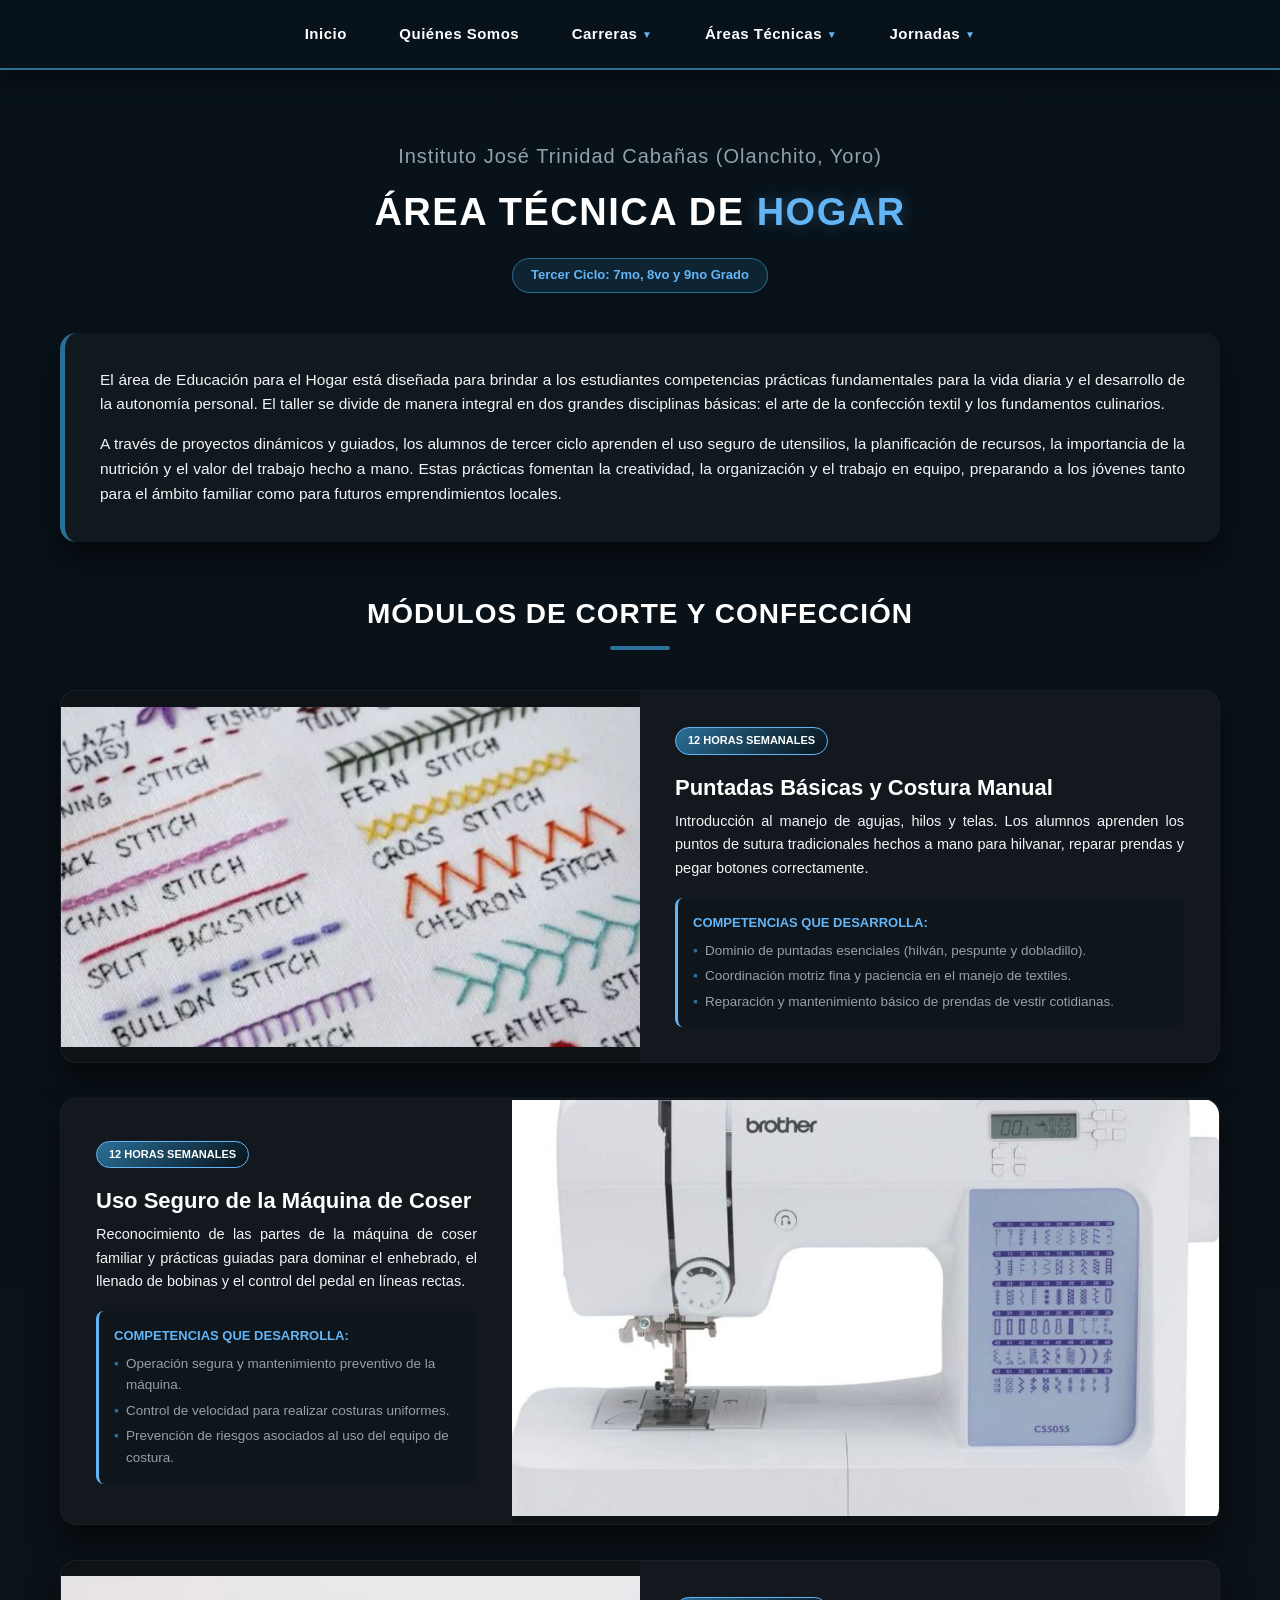
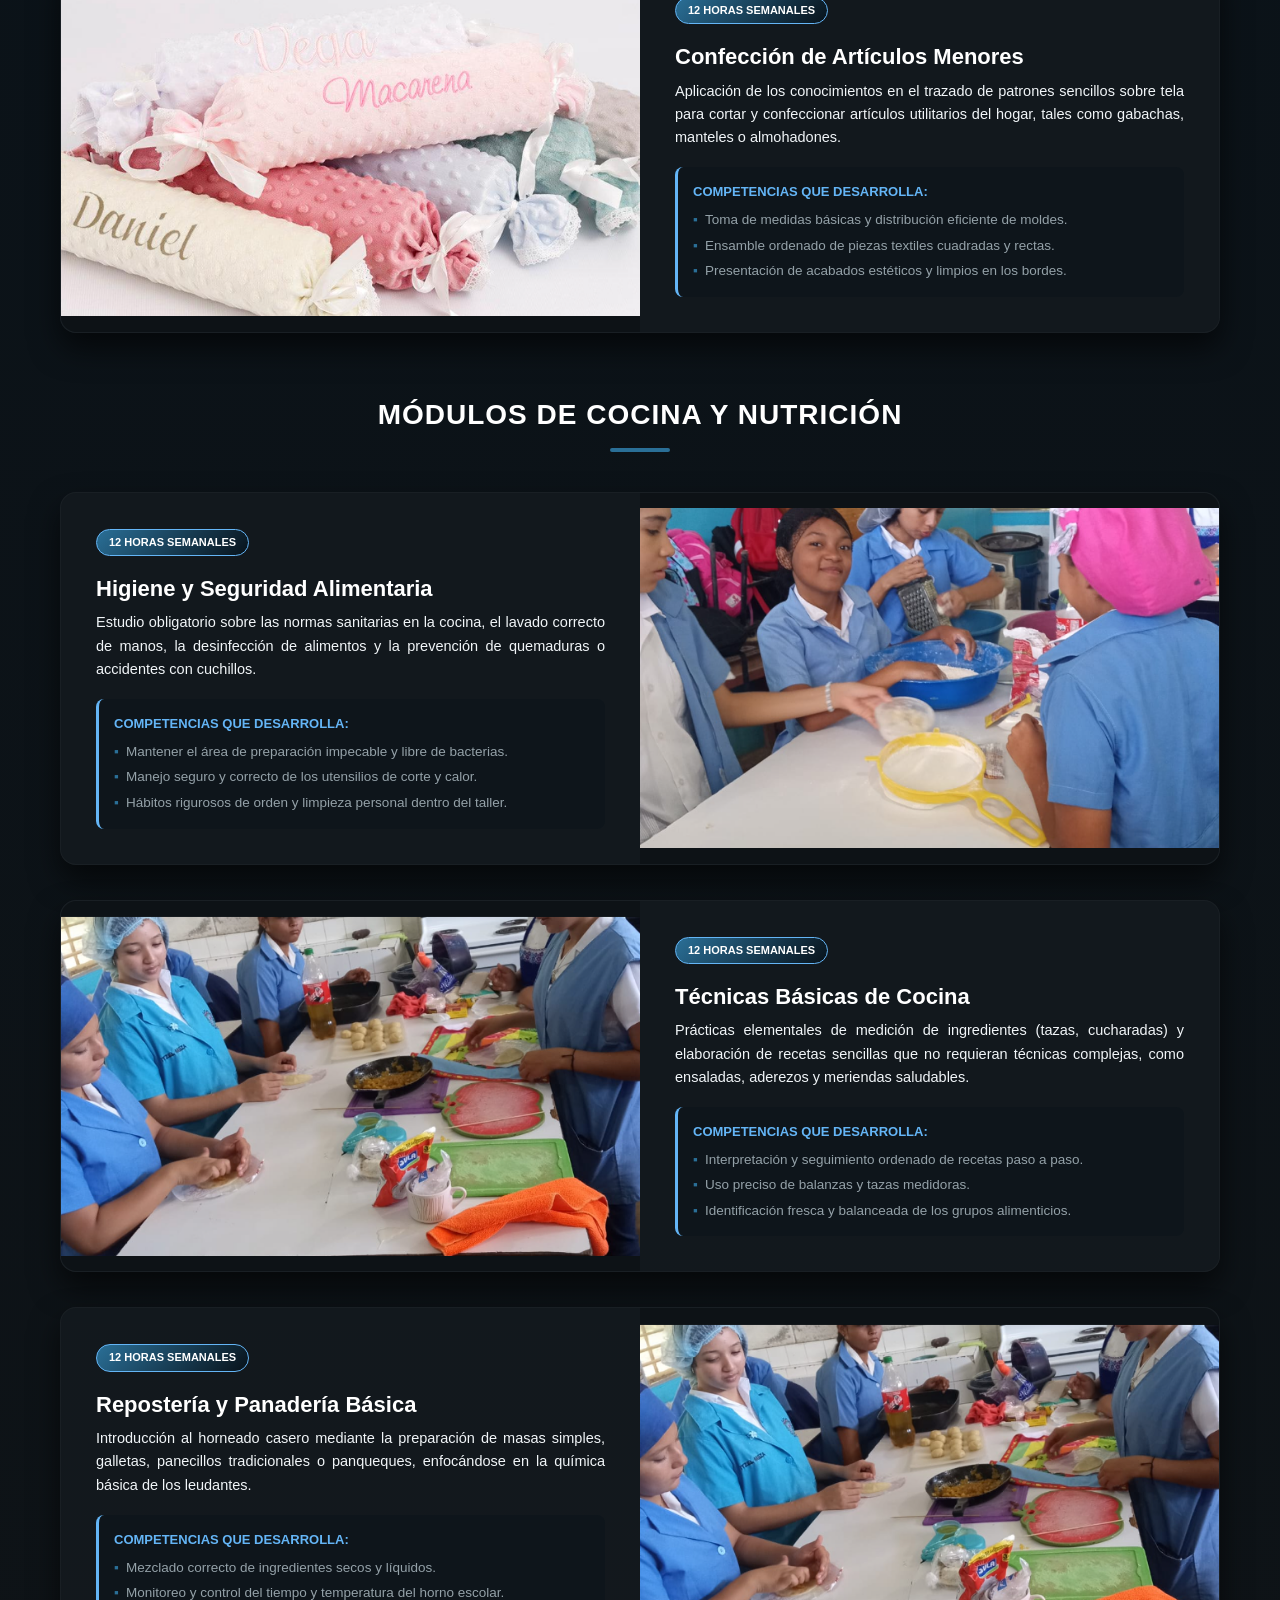
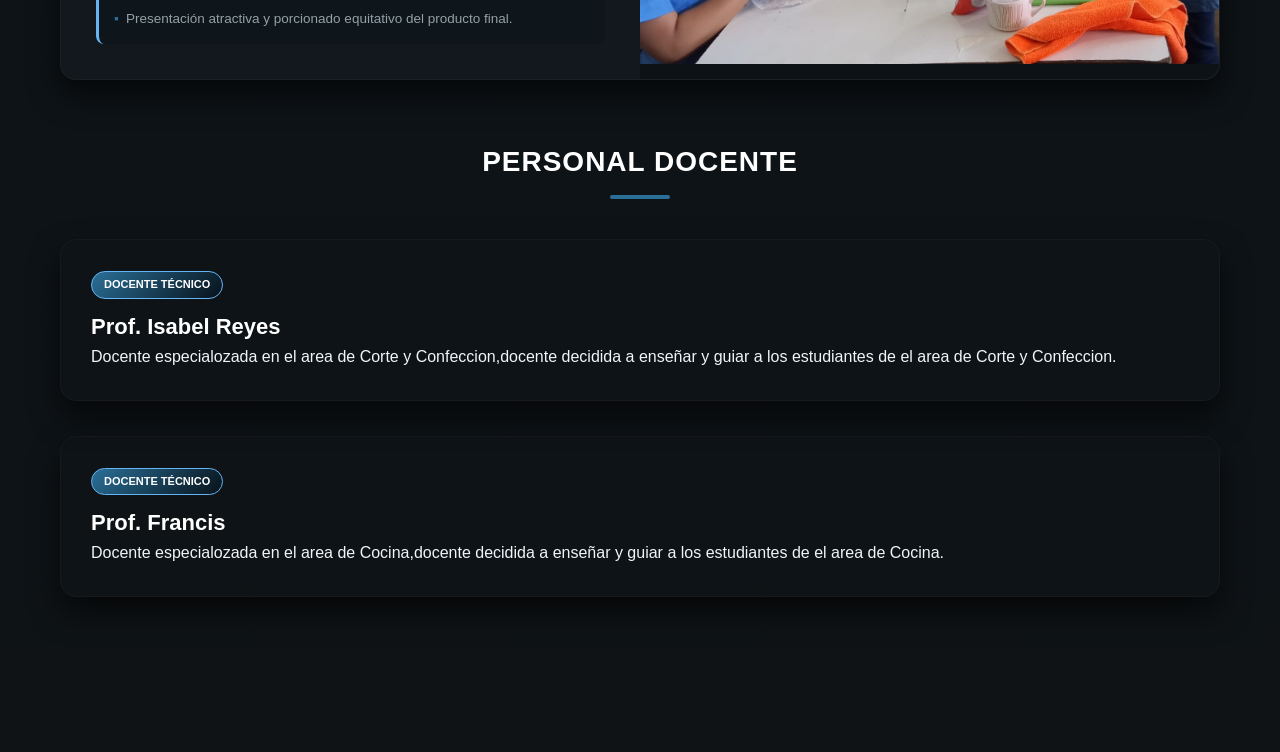
==== commit d02e3cd5: "Update Corte Confeccion.html" ====
--- a/Corte Confeccion.html
+++ b/Corte Confeccion.html
@@ -472,7 +472,7 @@
                 <div class="materia-card">
                     <div class="materia-fila">
                         <div class="materia-celda-img">
-                            <img class="" src="costura1.png">
+                           <img class="materia-img" src="costura1.png">
                         </div>
                         <div class="materia-celda-txt">
                             <span class="horas-tag">12 Horas Semanales</span>
